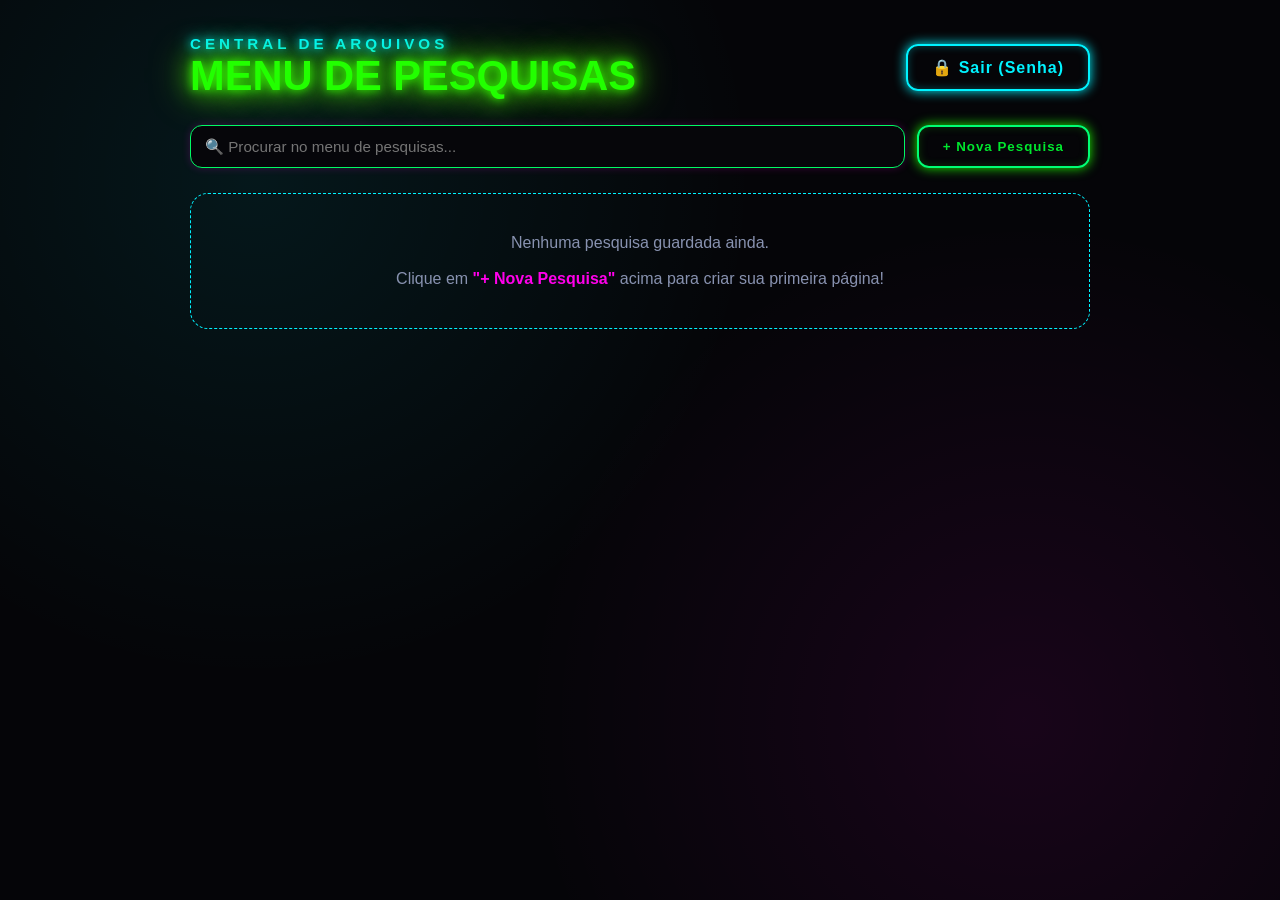
==== pesquisas.html @ 0ac9ee7d "AAA" ====
<!DOCTYPE html>
<html lang="pt-BR">
<head>
    <meta charset="UTF-8">
    <meta name="viewport" content="width=device-width, initial-scale=1.0">
    <title>Menu de Pesquisas - Neon Hub</title>
    <link rel="stylesheet" href="style.css">
    <style>
        body {
            align-items: flex-start;
            padding-top: 35px;
        }

        .research-container {
            width: 100%;
            max-width: 900px;
        }

        .top-bar {
            display: flex;
            justify-content: space-between;
            align-items: center;
            flex-wrap: wrap;
            gap: 15px;
            margin-bottom: 25px;
        }

        /* Caixa de Nova Pesquisa (Retrátil) */
        .research-card {
            background: #0b0b12;
            border: 2px solid #00f3ff;
            border-radius: 24px;
            padding: 25px;
            box-shadow: 0 0 20px rgba(0, 243, 255, 0.25);
            text-align: left;
            margin-bottom: 25px;
            animation: fadeIn 0.35s ease;
        }

        .form-group {
            margin-bottom: 15px;
        }

        .form-group label {
            display: block;
            font-size: 0.85rem;
            color: #00f3ff;
            margin-bottom: 6px;
            text-shadow: 0 0 6px rgba(0, 243, 255, 0.5);
        }

        .neon-input, .neon-textarea {
            width: 100%;
            background: #06060a;
            border: 1px solid #00fa64;
            border-radius: 12px;
            padding: 12px 14px;
            color: #fff;
            font-size: 0.95rem;
            outline: none;
            box-shadow: 0 0 8px rgba(255, 0, 234, 0.2);
            transition: 0.3s;
        }

        .neon-input:focus, .neon-textarea:focus {
            border-color: #00f3ff;
            box-shadow: 0 0 14px rgba(0, 243, 255, 0.5);
        }

        .neon-textarea {
            min-height: 120px;
            resize: vertical;
            line-height: 1.5;
        }

        /* Barra de Ações do Menu */
        .menu-controls {
            display: flex;
            gap: 12px;
            margin-bottom: 25px;
            flex-wrap: wrap;
        }

        .menu-controls .neon-input {
            flex: 1;
            min-width: 220px;
        }

        .btn-pink {
            border-color: #00ff73;
            color: #00e72e;
            box-shadow: 0 0 12px #1ced00, inset 0 0 8px rgba(27, 167, 2, 0.3);
        }

        .btn-pink:hover {
            background: #09ff00;
            color: #050508;
            box-shadow: 0 0 25px #08e400;
        }

        .btn-green {
            border-color: #39ff14;
            color: #39ff14;
            box-shadow: 0 0 12px #39ff14, inset 0 0 8px rgba(57, 255, 20, 0.3);
        }

        .btn-green:hover {
            background: #39ff14;
            color: #050508;
            box-shadow: 0 0 25px #39ff14;
        }

        /* Grade do Menu Principal */
        .menu-grid {
            display: grid;
            grid-template-columns: repeat(auto-fill, minmax(260px, 1fr));
            gap: 18px;
            text-align: left;
        }

        .menu-item-card {
            background: #090910;
            border: 2px solid #00ff2a;
            border-radius: 18px;
            padding: 20px;
            box-shadow: 0 0 14px rgba(5, 165, 23, 0.25);
            transition: transform 0.25s, box-shadow 0.25s, border-color 0.25s;
            display: flex;
            flex-direction: column;
            justify-content: space-between;
            cursor: pointer;
        }

        .menu-item-card:hover {
            transform: translateY(-4px);
            border-color: #00f3ff;
            box-shadow: 0 0 22px rgba(0, 243, 255, 0.5);
        }

        .menu-item-card .tag {
            display: inline-block;
            font-size: 0.72rem;
            letter-spacing: 1.5px;
            text-transform: uppercase;
            color: #00f3ff;
            margin-bottom: 8px;
            text-shadow: 0 0 6px #00f3ff;
        }

        .menu-item-card h3 {
            color: #ffffff;
            font-size: 1.2rem;
            margin-bottom: 10px;
            text-shadow: 0 0 8px rgba(255, 255, 255, 0.3);
        }

        .menu-item-card .preview {
            color: #9aa4bf;
            font-size: 0.85rem;
            display: -webkit-box;
            -webkit-line-clamp: 2;
            -webkit-box-orient: vertical;
            overflow: hidden;
            margin-bottom: 16px;
        }

        .menu-item-footer {
            display: flex;
            justify-content: space-between;
            align-items: center;
            border-top: 1px solid rgba(255, 255, 255, 0.08);
            padding-top: 12px;
            font-size: 0.8rem;
            color: #39ff14;
            font-weight: bold;
            text-shadow: 0 0 6px rgba(57, 255, 20, 0.5);
        }

        /* Tela de Visualização Individual (Página Aberta) */
        .detail-page {
            display: none;
            background: #090910;
            border: 2px solid #39ff14;
            border-radius: 24px;
            padding: 30px;
            box-shadow: 0 0 25px rgba(57, 255, 20, 0.3);
            text-align: left;
            animation: fadeIn 0.35s ease;
        }

        .detail-header {
            display: flex;
            justify-content: space-between;
            align-items: center;
            flex-wrap: wrap;
            gap: 12px;
            border-bottom: 1px solid rgba(57, 255, 20, 0.3);
            padding-bottom: 18px;
            margin-bottom: 22px;
        }

        .detail-category {
            color: #01ff45;
            font-size: 0.85rem;
            letter-spacing: 2px;
            text-transform: uppercase;
            text-shadow: 0 0 8px #00ff44;
            margin-bottom: 6px;
        }

        .detail-title {
            color: #39ff14;
            font-size: 1.9rem;
            text-shadow: 0 0 12px rgba(57, 255, 20, 0.6);
            margin-bottom: 8px;
        }

        .detail-meta {
            color: #7d87a2;
            font-size: 0.82rem;
            margin-bottom: 22px;
        }

        .detail-body {
            background: #050508;
            border: 1px solid rgba(0, 243, 255, 0.3);
            border-radius: 16px;
            padding: 22px;
            color: #e6ecff;
            font-size: 1rem;
            line-height: 1.7;
            white-space: pre-wrap;
            margin-bottom: 22px;
        }

        .detail-link-box {
            margin-bottom: 24px;
            padding: 14px;
            border-radius: 12px;
            background: rgba(0, 243, 255, 0.06);
            border: 1px solid #00f3ff;
        }

        .detail-link-box a {
            color: #00f3ff;
            text-decoration: none;
            font-weight: bold;
            word-break: break-all;
            text-shadow: 0 0 8px #00f3ff;
        }

        .detail-actions {
            display: flex;
            gap: 12px;
            flex-wrap: wrap;
        }

        .btn-danger {
            border-color: #ff2a55;
            color: #ff2a55;
            box-shadow: 0 0 10px rgba(255, 42, 85, 0.4);
        }

        .btn-danger:hover {
            background: #ff2a55;
            color: #fff;
            box-shadow: 0 0 22px #ff2a55;
        }

        .hidden {
            display: none !important;
        }
    </style>
</head>
<body>

    <main class="container research-container">

        <!-- TELA 1: MENU PRINCIPAL -->
        <div id="menuView">
            <div class="top-bar">
                <header class="header" style="text-align: left;">
                    <h3>CENTRAL DE ARQUIVOS</h3>
                    <h1 style="margin-bottom: 0;">MENU DE PESQUISAS</h1>
                </header>
                <a href="index.html" class="neon-btn">🔒 Sair (Senha)</a>
            </div>

            <!-- Barra de Busca e Botão Nova Pesquisa -->
            <div class="menu-controls">
                <input type="text" id="filtro" class="neon-input" placeholder="🔍 Procurar no menu de pesquisas...">
                <button type="button" id="toggleFormBtn" class="neon-btn btn-pink">+ Nova Pesquisa</button>
            </div>

            <!-- Formulário para Guardar Nova Pesquisa -->
            <section class="research-card hidden" id="formSection">
                <h2 style="color: #00f3ff; margin-bottom: 16px; text-shadow: 0 0 8px #00f3ff;">Guardar Nova Página de Pesquisa</h2>
                <form id="researchForm">
                    <input type="hidden" id="editId">
                    <div class="form-group">
                        <label for="categoria">Categoria / Pasta</label>
                        <input type="text" id="categoria" class="neon-input" placeholder="Ex: Programação, Jogos, Receitas, Eletrônica..." value="Geral">
                    </div>

                    <div class="form-group">
                        <label for="titulo">Título da Página</label>
                        <input type="text" id="titulo" class="neon-input" placeholder="Ex: Guia de comandos Linux, Projeto Rádio..." required>
                    </div>

                    <div class="form-group">
                        <label for="link">Link / Referência (opcional)</label>
                        <input type="url" id="link" class="neon-input" placeholder="https://...">
                    </div>

                    <div class="form-group">
                        <label for="conteudo">Conteúdo Completo da Pesquisa</label>
                        <textarea id="conteudo" class="neon-textarea" placeholder="Escreva todo o texto, anotações ou códigos que aparecerão quando você abrir esta página..." required></textarea>
                    </div>

                    <div style="display: flex; gap: 10px; flex-wrap: wrap;">
                        <button type="submit" class="neon-btn btn-green">💾 Salvar no Menu</button>
                        <button type="button" id="cancelFormBtn" class="neon-btn btn-danger">Cancelar</button>
                    </div>
                </form>
            </section>

            <!-- Grade de Cards do Menu -->
            <section class="menu-grid" id="menuGrid"></section>
        </div>

        <!-- TELA 2: PÁGINA INDIVIDUAL ABERTA -->
        <section id="detailView" class="detail-page">
            <div class="detail-header">
                <button type="button" id="backToMenuBtn" class="neon-btn">← Voltar ao Menu</button>
                <div class="detail-actions">
                    <button type="button" id="editCurrentBtn" class="neon-btn btn-pink">✏️ Editar</button>
                    <button type="button" id="deleteCurrentBtn" class="neon-btn btn-danger">🗑️ Excluir</button>
                </div>
            </div>

            <div class="detail-category" id="detailCategory">CATEGORIA</div>
            <h2 class="detail-title" id="detailTitle">Título da Pesquisa</h2>
            <div class="detail-meta" id="detailDate">Salvo em: --/--/----</div>

            <div class="detail-link-box hidden" id="detailLinkBox">
                <span style="color: #a0a8c0; font-size: 0.85rem; display: block; margin-bottom: 4px;">Link relacionado:</span>
                <a href="#" target="_blank" id="detailLink"></a>
            </div>

            <div class="detail-body" id="detailContent"></div>
        </section>

    </main>

    <script>
        const menuView = document.getElementById('menuView');
        const detailView = document.getElementById('detailView');
        const menuGrid = document.getElementById('menuGrid');
        const formSection = document.getElementById('formSection');
        const toggleFormBtn = document.getElementById('toggleFormBtn');
        const cancelFormBtn = document.getElementById('cancelFormBtn');
        const researchForm = document.getElementById('researchForm');
        const filtro = document.getElementById('filtro');

        let pesquisas = JSON.parse(localStorage.getItem('minhas_pesquisas_neon')) || [];
        let pesquisaAtualId = null;

        function salvarNoNavegador() {
            localStorage.setItem('minhas_pesquisas_neon', JSON.stringify(pesquisas));
        }

        // Mostrar/Esconder formulário
        toggleFormBtn.addEventListener('click', () => {
            document.getElementById('editId').value = '';
            researchForm.reset();
            document.getElementById('categoria').value = 'Geral';
            formSection.classList.toggle('hidden');
        });

        cancelFormBtn.addEventListener('click', () => {
            formSection.classList.add('hidden');
            researchForm.reset();
        });

        // Renderizar o Menu Principal
        function renderizarMenu(termo = '') {
            menuGrid.innerHTML = '';
            const filtradas = pesquisas.filter(p =>
                p.titulo.toLowerCase().includes(termo.toLowerCase()) ||
                (p.categoria && p.categoria.toLowerCase().includes(termo.toLowerCase())) ||
                p.conteudo.toLowerCase().includes(termo.toLowerCase())
            );

            if (filtradas.length === 0) {
                menuGrid.innerHTML = `
                    <div style="grid-column: 1 / -1; text-align: center; padding: 40px 20px; border: 1px dashed #00f3ff; border-radius: 18px; color: #8892b0;">
                        Nenhuma pesquisa guardada ainda.<br><br>
                        Clique em <strong style="color: #ff00ea;">"+ Nova Pesquisa"</strong> acima para criar sua primeira página!
                    </div>
                `;
                return;
            }

            filtradas.forEach(item => {
                const card = document.createElement('div');
                card.className = 'menu-item-card';
                card.onclick = () => abrirPaginaPesquisa(item.id);
                card.innerHTML = `
                    <div>
                        <span class="tag">📁 ${item.categoria || 'Geral'}</span>
                        <h3>${item.titulo}</h3>
                        <p class="preview">${item.conteudo}</p>
                    </div>
                    <div class="menu-item-footer">
                        <span>${item.data.split(' ')[0]}</span>
                        <span>Abrir Página →</span>
                    </div>
                `;
                menuGrid.appendChild(card);
            });
        }

        // Abrir a página diferente com o conteúdo da pesquisa
        function abrirPaginaPesquisa(id) {
            const item = pesquisas.find(p => p.id === id);
            if (!item) return;

            pesquisaAtualId = id;
            document.getElementById('detailCategory').textContent = '📁 ' + (item.categoria || 'Geral');
            document.getElementById('detailTitle').textContent = item.titulo;
            document.getElementById('detailDate').textContent = 'Guardado em: ' + item.data;
            document.getElementById('detailContent').textContent = item.conteudo;

            const linkBox = document.getElementById('detailLinkBox');
            const linkEl = document.getElementById('detailLink');
            if (item.link) {
                linkEl.href = item.link;
                linkEl.textContent = item.link;
                linkBox.classList.remove('hidden');
            } else {
                linkBox.classList.add('hidden');
            }

            // Troca de tela (Menu -> Página da Pesquisa)
            menuView.classList.add('hidden');
            detailView.style.display = 'block';
            window.scrollTo({ top: 0, behavior: 'smooth' });
        }

        // Voltar para o Menu Principal
        document.getElementById('backToMenuBtn').addEventListener('click', () => {
            pesquisaAtualId = null;
            detailView.style.display = 'none';
            menuView.classList.remove('hidden');
            renderizarMenu(filtro.value);
        });

        // Salvar ou Editar Pesquisa
        researchForm.addEventListener('submit', (e) => {
            e.preventDefault();
            const editId = document.getElementById('editId').value;
            const categoria = document.getElementById('categoria').value.trim() || 'Geral';
            const titulo = document.getElementById('titulo').value.trim();
            const link = document.getElementById('link').value.trim();
            const conteudo = document.getElementById('conteudo').value.trim();
            const dataAgora = new Date().toLocaleDateString('pt-BR') + ' às ' + new Date().toLocaleTimeString('pt-BR', { hour: '2-digit', minute: '2-digit' });

            if (editId) {
                const index = pesquisas.findIndex(p => p.id === Number(editId));
                if (index !== -1) {
                    pesquisas[index] = { ...pesquisas[index], categoria, titulo, link, conteudo, data: dataAgora + ' (editado)' };
                }
            } else {
                pesquisas.unshift({
                    id: Date.now(),
                    categoria,
                    titulo,
                    link,
                    conteudo,
                    data: dataAgora
                });
            }

            salvarNoNavegador();
            researchForm.reset();
            formSection.classList.add('hidden');
            renderizarMenu(filtro.value);
        });

        // Botão Editar dentro da página aberta
        document.getElementById('editCurrentBtn').addEventListener('click', () => {
            const item = pesquisas.find(p => p.id === pesquisaAtualId);
            if (!item) return;

            detailView.style.display = 'none';
            menuView.classList.remove('hidden');
            formSection.classList.remove('hidden');

            document.getElementById('editId').value = item.id;
            document.getElementById('categoria').value = item.categoria || 'Geral';
            document.getElementById('titulo').value = item.titulo;
            document.getElementById('link').value = item.link || '';
            document.getElementById('conteudo').value = item.conteudo;
            window.scrollTo({ top: 0, behavior: 'smooth' });
        });

        // Botão Excluir dentro da página aberta
        document.getElementById('deleteCurrentBtn').addEventListener('click', () => {
            if (confirm('Tem certeza que deseja apagar esta página de pesquisa?')) {
                pesquisas = pesquisas.filter(p => p.id !== pesquisaAtualId);
                salvarNoNavegador();
                detailView.style.display = 'none';
                menuView.classList.remove('hidden');
                renderizarMenu(filtro.value);
            }
        });

        filtro.addEventListener('input', (e) => {
            renderizarMenu(e.target.value);
        });

        renderizarMenu();
    </script>

</body>
</html>
---- style.css ----
* {
    margin: 0;
    padding: 0;
    box-sizing: border-box;
    font-family: 'Segoe UI', Roboto, Helvetica, Arial, sans-serif;
}

body {
    background-color: #050508;
    background-image: 
        radial-gradient(circle at 20% 20%, rgba(0, 243, 255, 0.08) 0%, transparent 40%),
        radial-gradient(circle at 80% 80%, rgba(255, 0, 234, 0.08) 0%, transparent 40%);
    color: #ffffff;
    min-height: 100vh;
    display: flex;
    justify-content: center;
    align-items: center;
    padding: 20px;
}

.container {
    width: 100%;
    max-width: 420px;
    text-align: center;
}

/* Textos Neon */
.header h3 {
    font-size: 0.95rem;
    letter-spacing: 4px;
    color: #00f3ff;
    text-shadow: 0 0 8px #00f3ff, 0 0 18px #00f3ff;
}

.header h1 {
    font-size: 2.6rem;
    margin-bottom: 20px;
    color: #22ff00;
    text-shadow: 0 0 10px #33ff00, 0 0 25px #37ff00, 0 0 40px #73ff01;
}

/* Card Estilo Celular Neon */
.phone-card {
    background: #0b0b12;
    border: 2px solid #00f3ff;
    border-radius: 32px;
    padding: 25px 22px 35px;
    box-shadow: 
        0 0 15px rgba(0, 243, 255, 0.4),
        inset 0 0 20px rgba(0, 243, 255, 0.15);
    transition: all 0.4s ease;
}

.phone-card.unlocked {
    border-color: #39ff14;
    box-shadow: 
        0 0 25px rgba(57, 255, 20, 0.6),
        inset 0 0 25px rgba(57, 255, 20, 0.2);
}

.speaker {
    width: 60px;
    height: 6px;
    background: #1a1a2e;
    border: 1px solid #00f3ff;
    border-radius: 10px;
    margin: 0 auto 25px;
    box-shadow: 0 0 8px #00f3ff;
}

.verification h2 {
    font-size: 1.4rem;
    margin-bottom: 8px;
    color: #fff;
    text-shadow: 0 0 8px rgba(255, 255, 255, 0.5);
}

.verification p {
    font-size: 0.9rem;
    color: #a0a8c0;
    line-height: 1.4;
}

/* Campos de Senha OTP */
.otp-container {
    display: flex;
    justify-content: center;
    gap: 12px;
    margin: 25px 0 15px;
}

.otp-input {
    width: 56px;
    height: 64px;
    background: #07070c;
    border: 2px solid #00ff48;
    border-radius: 14px;
    color: #00f3ff;
    font-size: 1.8rem;
    font-weight: bold;
    text-align: center;
    outline: none;
    box-shadow: 0 0 10px rgba(255, 0, 234, 0.35);
    transition: 0.25s;
}

.otp-input:focus {
    border-color: #00f3ff;
    box-shadow: 0 0 16px #00f3ff, inset 0 0 8px rgba(0, 243, 255, 0.4);
    transform: scale(1.06);
}

.error-msg {
    display: none;
    color: #ff2a55;
    font-size: 0.85rem;
    margin-bottom: 10px;
    text-shadow: 0 0 8px #ff2a55;
}

.resend {
    font-size: 0.85rem;
    color: #8892b0;
    margin-bottom: 20px;
}

.resend a {
    color: #00f3ff;
    text-decoration: none;
    font-weight: bold;
    text-shadow: 0 0 6px #00f3ff;
}

/* Caixa de Sucesso */
.success {
    display: none;
    margin-top: 20px;
    padding: 20px 15px;
    border-radius: 20px;
    background: rgba(57, 255, 20, 0.06);
    border: 1px solid #39ff14;
    box-shadow: 0 0 15px rgba(57, 255, 20, 0.3);
    animation: fadeIn 0.4s ease forwards;
}

.success.active {
    display: block;
}

.check {
    width: 46px;
    height: 46px;
    line-height: 46px;
    margin: 0 auto 10px;
    border-radius: 50%;
    background: #39ff14;
    color: #050508;
    font-size: 1.5rem;
    font-weight: bold;
    box-shadow: 0 0 18px #39ff14;
}

.success h2 {
    color: #39ff14;
    font-size: 1.25rem;
    text-shadow: 0 0 10px #39ff14;
}

.success p {
    font-size: 0.85rem;
    color: #d0ffd0;
    margin: 6px 0 16px;
}

/* Botão Neon */
.neon-btn {
    display: inline-block;
    padding: 12px 24px;
    background: transparent;
    color: #00f3ff;
    border: 2px solid #00f3ff;
    border-radius: 12px;
    text-decoration: none;
    font-weight: bold;
    letter-spacing: 1px;
    box-shadow: 0 0 12px #00f3ff, inset 0 0 8px rgba(0, 243, 255, 0.3);
    transition: 0.3s;
    cursor: pointer;
}

.neon-btn:hover {
    background: #00f3ff;
    color: #050508;
    box-shadow: 0 0 25px #00f3ff;
}

footer {
    margin-top: 25px;
    font-size: 0.8rem;
    color: #6c758d;
}

footer span {
    color: #00f3ff;
    text-shadow: 0 0 6px #00f3ff;
}

@keyframes fadeIn {
    from { opacity: 0; transform: translateY(10px); }
    to { opacity: 1; transform: translateY(0); }
}

.shake {
    animation: shake 0.4s ease;
}

@keyframes shake {
    0%, 100% { transform: translateX(0); }
    25% { transform: translateX(-8px); }
    50% { transform: translateX(8px); }
    75% { transform: translateX(-6px); }
}
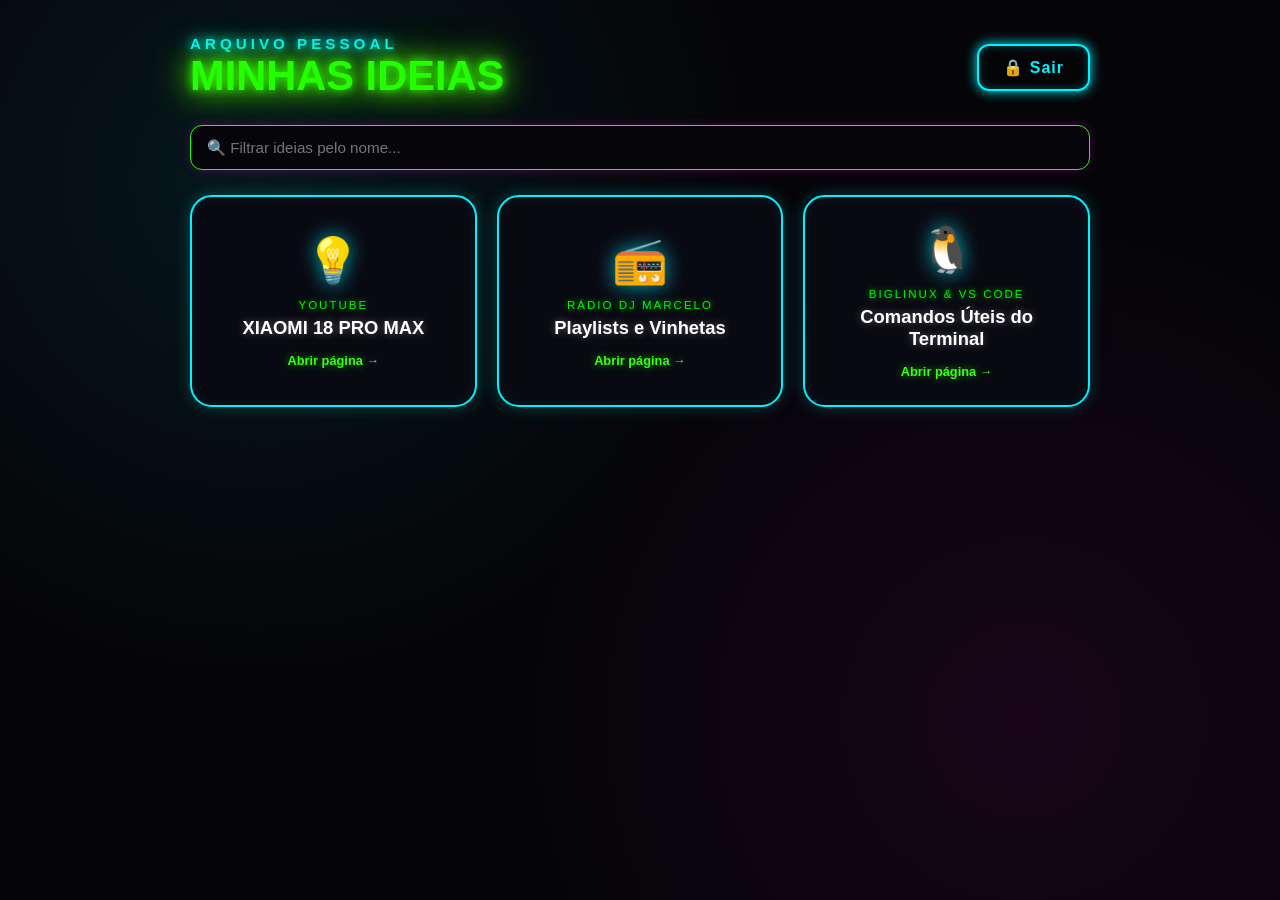
==== commit f806eafe: "qqq" ====
--- a/pesquisas.html
+++ b/pesquisas.html
@@ -3,9 +3,10 @@
 <head>
     <meta charset="UTF-8">
     <meta name="viewport" content="width=device-width, initial-scale=1.0">
-    <title>Menu de Pesquisas - Neon Hub</title>
+    <title>Menu de Pesquisas - Marcelo</title>
     <link rel="stylesheet" href="style.css">
     <style>
+        
         body {
             align-items: flex-start;
             padding-top: 35px;
@@ -25,170 +26,98 @@
             margin-bottom: 25px;
         }
 
-        /* Caixa de Nova Pesquisa (Retrátil) */
-        .research-card {
-            background: #0b0b12;
-            border: 2px solid #00f3ff;
-            border-radius: 24px;
-            padding: 25px;
-            box-shadow: 0 0 20px rgba(0, 243, 255, 0.25);
-            text-align: left;
+        .search-bar {
             margin-bottom: 25px;
-            animation: fadeIn 0.35s ease;
-        }
-
-        .form-group {
-            margin-bottom: 15px;
-        }
-
-        .form-group label {
-            display: block;
-            font-size: 0.85rem;
-            color: #00f3ff;
-            margin-bottom: 6px;
-            text-shadow: 0 0 6px rgba(0, 243, 255, 0.5);
-        }
-
-        .neon-input, .neon-textarea {
+        }
+
+        .neon-input {
             width: 100%;
             background: #06060a;
-            border: 1px solid #00fa64;
+            border: 1px solid #1eff00;
             border-radius: 12px;
-            padding: 12px 14px;
+            padding: 13px 16px;
             color: #fff;
             font-size: 0.95rem;
             outline: none;
-            box-shadow: 0 0 8px rgba(255, 0, 234, 0.2);
+            box-shadow: 0 0 10px rgba(255, 0, 234, 0.25);
             transition: 0.3s;
         }
 
-        .neon-input:focus, .neon-textarea:focus {
+        .neon-input:focus {
             border-color: #00f3ff;
-            box-shadow: 0 0 14px rgba(0, 243, 255, 0.5);
-        }
-
-        .neon-textarea {
-            min-height: 120px;
-            resize: vertical;
-            line-height: 1.5;
-        }
-
-        /* Barra de Ações do Menu */
-        .menu-controls {
-            display: flex;
-            gap: 12px;
-            margin-bottom: 25px;
-            flex-wrap: wrap;
-        }
-
-        .menu-controls .neon-input {
-            flex: 1;
-            min-width: 220px;
-        }
-
-        .btn-pink {
-            border-color: #00ff73;
-            color: #00e72e;
-            box-shadow: 0 0 12px #1ced00, inset 0 0 8px rgba(27, 167, 2, 0.3);
-        }
-
-        .btn-pink:hover {
-            background: #09ff00;
-            color: #050508;
-            box-shadow: 0 0 25px #08e400;
-        }
-
-        .btn-green {
-            border-color: #39ff14;
-            color: #39ff14;
-            box-shadow: 0 0 12px #39ff14, inset 0 0 8px rgba(57, 255, 20, 0.3);
-        }
-
-        .btn-green:hover {
-            background: #39ff14;
-            color: #050508;
-            box-shadow: 0 0 25px #39ff14;
-        }
-
-        /* Grade do Menu Principal */
+            box-shadow: 0 0 16px rgba(0, 243, 255, 0.55);
+        }
+
+        /* Grade de Ícones / Cards do Menu */
         .menu-grid {
             display: grid;
-            grid-template-columns: repeat(auto-fill, minmax(260px, 1fr));
-            gap: 18px;
-            text-align: left;
-        }
-
-        .menu-item-card {
-            background: #090910;
-            border: 2px solid #00ff2a;
-            border-radius: 18px;
-            padding: 20px;
-            box-shadow: 0 0 14px rgba(5, 165, 23, 0.25);
-            transition: transform 0.25s, box-shadow 0.25s, border-color 0.25s;
+            grid-template-columns: repeat(auto-fill, minmax(220px, 1fr));
+            gap: 20px;
+        }
+
+        .icon-card {
+            background: #090912;
+            border: 2px solid #00f3ff;
+            border-radius: 22px;
+            padding: 26px 20px;
+            text-align: center;
+            cursor: pointer;
+            box-shadow: 0 0 15px rgba(0, 243, 255, 0.25), inset 0 0 12px rgba(0, 243, 255, 0.08);
+            transition: transform 0.25s, border-color 0.25s, box-shadow 0.25s;
             display: flex;
             flex-direction: column;
-            justify-content: space-between;
-            cursor: pointer;
-        }
-
-        .menu-item-card:hover {
-            transform: translateY(-4px);
-            border-color: #00f3ff;
-            box-shadow: 0 0 22px rgba(0, 243, 255, 0.5);
-        }
-
-        .menu-item-card .tag {
-            display: inline-block;
+            align-items: center;
+            justify-content: center;
+        }
+
+        .icon-card:hover {
+            transform: translateY(-5px) scale(1.02);
+            border-color: #09ff00;
+            box-shadow: 0 0 25px rgba(5, 144, 37, 0.55), inset 0 0 15px rgba(255, 0, 234, 0.15);
+        }
+
+        .card-icon {
+            font-size: 2.8rem;
+            margin-bottom: 12px;
+            filter: drop-shadow(0 0 10px rgba(0, 243, 255, 0.7));
+        }
+
+        .card-category {
             font-size: 0.72rem;
-            letter-spacing: 1.5px;
+            letter-spacing: 2px;
             text-transform: uppercase;
-            color: #00f3ff;
-            margin-bottom: 8px;
-            text-shadow: 0 0 6px #00f3ff;
-        }
-
-        .menu-item-card h3 {
+            color: #00f508;
+            text-shadow: 0 0 6px #0db401;
+            margin-bottom: 6px;
+        }
+
+        .card-title {
+            font-size: 1.15rem;
             color: #ffffff;
-            font-size: 1.2rem;
-            margin-bottom: 10px;
-            text-shadow: 0 0 8px rgba(255, 255, 255, 0.3);
-        }
-
-        .menu-item-card .preview {
-            color: #9aa4bf;
-            font-size: 0.85rem;
-            display: -webkit-box;
-            -webkit-line-clamp: 2;
-            -webkit-box-orient: vertical;
-            overflow: hidden;
-            margin-bottom: 16px;
-        }
-
-        .menu-item-footer {
-            display: flex;
-            justify-content: space-between;
-            align-items: center;
-            border-top: 1px solid rgba(255, 255, 255, 0.08);
-            padding-top: 12px;
+            text-shadow: 0 0 8px rgba(255, 255, 255, 0.35);
+            margin-bottom: 14px;
+        }
+
+        .card-open-label {
             font-size: 0.8rem;
             color: #39ff14;
             font-weight: bold;
-            text-shadow: 0 0 6px rgba(57, 255, 20, 0.5);
-        }
-
-        /* Tela de Visualização Individual (Página Aberta) */
+            text-shadow: 0 0 8px rgba(57, 255, 20, 0.6);
+        }
+
+        /* Página Aberta da Ideia / Pesquisa */
         .detail-page {
             display: none;
             background: #090910;
             border: 2px solid #39ff14;
             border-radius: 24px;
             padding: 30px;
-            box-shadow: 0 0 25px rgba(57, 255, 20, 0.3);
+            box-shadow: 0 0 28px rgba(57, 255, 20, 0.3);
             text-align: left;
-            animation: fadeIn 0.35s ease;
-        }
-
-        .detail-header {
+            animation: fadeIn 0.3s ease;
+        }
+
+        .detail-top {
             display: flex;
             justify-content: space-between;
             align-items: center;
@@ -199,72 +128,50 @@
             margin-bottom: 22px;
         }
 
+        .detail-header-info {
+            display: flex;
+            align-items: center;
+            gap: 15px;
+            margin-bottom: 20px;
+        }
+
+        .detail-icon {
+            font-size: 3rem;
+            filter: drop-shadow(0 0 12px rgba(57, 255, 20, 0.7));
+        }
+
         .detail-category {
-            color: #01ff45;
-            font-size: 0.85rem;
+            color: #04ff64;
+            font-size: 0.82rem;
             letter-spacing: 2px;
             text-transform: uppercase;
-            text-shadow: 0 0 8px #00ff44;
-            margin-bottom: 6px;
+            text-shadow: 0 0 8px #00ff33;
         }
 
         .detail-title {
             color: #39ff14;
-            font-size: 1.9rem;
+            font-size: 1.8rem;
             text-shadow: 0 0 12px rgba(57, 255, 20, 0.6);
-            margin-bottom: 8px;
-        }
-
-        .detail-meta {
-            color: #7d87a2;
-            font-size: 0.82rem;
-            margin-bottom: 22px;
-        }
-
-        .detail-body {
+        }
+
+        .detail-content {
             background: #050508;
-            border: 1px solid rgba(0, 243, 255, 0.3);
+            border: 1px solid rgba(0, 243, 255, 0.35);
             border-radius: 16px;
             padding: 22px;
-            color: #e6ecff;
+            color: #e8eeff;
             font-size: 1rem;
-            line-height: 1.7;
+            line-height: 1.75;
             white-space: pre-wrap;
-            margin-bottom: 22px;
-        }
-
-        .detail-link-box {
-            margin-bottom: 24px;
-            padding: 14px;
-            border-radius: 12px;
-            background: rgba(0, 243, 255, 0.06);
-            border: 1px solid #00f3ff;
-        }
-
-        .detail-link-box a {
+        }
+
+        .detail-link {
+            display: inline-block;
+            margin-top: 18px;
             color: #00f3ff;
             text-decoration: none;
             font-weight: bold;
-            word-break: break-all;
             text-shadow: 0 0 8px #00f3ff;
-        }
-
-        .detail-actions {
-            display: flex;
-            gap: 12px;
-            flex-wrap: wrap;
-        }
-
-        .btn-danger {
-            border-color: #ff2a55;
-            color: #ff2a55;
-            box-shadow: 0 0 10px rgba(255, 42, 85, 0.4);
-        }
-
-        .btn-danger:hover {
-            background: #ff2a55;
-            color: #fff;
-            box-shadow: 0 0 22px #ff2a55;
         }
 
         .hidden {
@@ -276,243 +183,149 @@
 
     <main class="container research-container">
 
-        <!-- TELA 1: MENU PRINCIPAL -->
+        <!-- TELA 1: MENU DE ÍCONES -->
         <div id="menuView">
             <div class="top-bar">
                 <header class="header" style="text-align: left;">
-                    <h3>CENTRAL DE ARQUIVOS</h3>
-                    <h1 style="margin-bottom: 0;">MENU DE PESQUISAS</h1>
+                    <h3>ARQUIVO PESSOAL</h3>
+                    <h1 style="margin-bottom: 0;">MINHAS IDEIAS</h1>
                 </header>
-                <a href="index.html" class="neon-btn">🔒 Sair (Senha)</a>
+                <a href="index.html" class="neon-btn">🔒 Sair</a>
             </div>
 
-            <!-- Barra de Busca e Botão Nova Pesquisa -->
-            <div class="menu-controls">
-                <input type="text" id="filtro" class="neon-input" placeholder="🔍 Procurar no menu de pesquisas...">
-                <button type="button" id="toggleFormBtn" class="neon-btn btn-pink">+ Nova Pesquisa</button>
+            <div class="search-bar">
+                <input type="text" id="filtro" class="neon-input" placeholder="🔍 Filtrar ideias pelo nome...">
             </div>
 
-            <!-- Formulário para Guardar Nova Pesquisa -->
-            <section class="research-card hidden" id="formSection">
-                <h2 style="color: #00f3ff; margin-bottom: 16px; text-shadow: 0 0 8px #00f3ff;">Guardar Nova Página de Pesquisa</h2>
-                <form id="researchForm">
-                    <input type="hidden" id="editId">
-                    <div class="form-group">
-                        <label for="categoria">Categoria / Pasta</label>
-                        <input type="text" id="categoria" class="neon-input" placeholder="Ex: Programação, Jogos, Receitas, Eletrônica..." value="Geral">
-                    </div>
-
-                    <div class="form-group">
-                        <label for="titulo">Título da Página</label>
-                        <input type="text" id="titulo" class="neon-input" placeholder="Ex: Guia de comandos Linux, Projeto Rádio..." required>
-                    </div>
-
-                    <div class="form-group">
-                        <label for="link">Link / Referência (opcional)</label>
-                        <input type="url" id="link" class="neon-input" placeholder="https://...">
-                    </div>
-
-                    <div class="form-group">
-                        <label for="conteudo">Conteúdo Completo da Pesquisa</label>
-                        <textarea id="conteudo" class="neon-textarea" placeholder="Escreva todo o texto, anotações ou códigos que aparecerão quando você abrir esta página..." required></textarea>
-                    </div>
-
-                    <div style="display: flex; gap: 10px; flex-wrap: wrap;">
-                        <button type="submit" class="neon-btn btn-green">💾 Salvar no Menu</button>
-                        <button type="button" id="cancelFormBtn" class="neon-btn btn-danger">Cancelar</button>
-                    </div>
-                </form>
-            </section>
-
-            <!-- Grade de Cards do Menu -->
+            <!-- Os ícones são criados automaticamente a partir da lista lá embaixo no código -->
             <section class="menu-grid" id="menuGrid"></section>
         </div>
 
-        <!-- TELA 2: PÁGINA INDIVIDUAL ABERTA -->
+        <!-- TELA 2: PÁGINA INTERNA DA IDEIA SELECIONADA -->
         <section id="detailView" class="detail-page">
-            <div class="detail-header">
+            <div class="detail-top">
                 <button type="button" id="backToMenuBtn" class="neon-btn">← Voltar ao Menu</button>
-                <div class="detail-actions">
-                    <button type="button" id="editCurrentBtn" class="neon-btn btn-pink">✏️ Editar</button>
-                    <button type="button" id="deleteCurrentBtn" class="neon-btn btn-danger">🗑️ Excluir</button>
+                <span id="detailDate" style="color: #7d87a2; font-size: 0.85rem;"></span>
+            </div>
+
+            <div class="detail-header-info">
+                <div class="detail-icon" id="detailIcon">💡</div>
+                <div>
+                    <div class="detail-category" id="detailCategory">CATEGORIA</div>
+                    <h2 class="detail-title" id="detailTitle">Título</h2>
                 </div>
             </div>
 
-            <div class="detail-category" id="detailCategory">CATEGORIA</div>
-            <h2 class="detail-title" id="detailTitle">Título da Pesquisa</h2>
-            <div class="detail-meta" id="detailDate">Salvo em: --/--/----</div>
-
-            <div class="detail-link-box hidden" id="detailLinkBox">
-                <span style="color: #a0a8c0; font-size: 0.85rem; display: block; margin-bottom: 4px;">Link relacionado:</span>
-                <a href="#" target="_blank" id="detailLink"></a>
-            </div>
-
-            <div class="detail-body" id="detailContent"></div>
+            <div class="detail-content" id="detailContent"></div>
+
+            <a href="#" target="_blank" id="detailLink" class="detail-link hidden">🔗 Abrir link relacionado →</a>
         </section>
 
     </main>
 
     <script>
+        // =========================================================================
+        // ✍️ ESCREVA SUAS IDEIAS E PESQUISAS AQUI DENTRO!
+        // Toda vez que quiser adicionar uma nova ideia, copie um bloco { ... },
+        // cole no topo da lista e preencha. Um ícone novo aparecerá no menu!
+        // =========================================================================
+        const MINHAS_PESQUISAS = [
+            {
+                icone: "",
+                categoria: "YOUTUBE",
+                titulo: "XIAOMI 18 PRO MAX",
+                data: "24/11/2026",
+                link: "https://www.youtube.com/watch?v=A29056hds10",
+                texto: `J'ai voulu vivre avec le Xiaomi 18 Pro Max plutôt que simplement le tester. Et pour l'occasion, direction Paris pendant 3 jours, entre voyage, lancement Xiaomi, photos, moments du quotidien et découverte de ce smartphone dans des situations bien réelles.
+Son écran arrière, ses capacités photo, son design et tout ce qu'il m'accompagne à faire au quotidien… je vous emmène avec moi pour découvrir cette expérience.
+Et vous, que pensez-vous de ce Xiaomi 18 Pro Max et de son écran arrière ? Dites-moi votre avis en commentaire ! Et si la vidéo vous plaît, pensez à liker et à vous abonner pour ne rien manquer des prochaines vidéos. 👋
+Vidéo en collaboration avec Xiaomi`
+            },
+            {
+                icone: "📻",
+                categoria: "Rádio DJ Marcelo",
+                titulo: "Playlists e Vinhetas",
+                data: "24/11/2026",
+                link: "https://radiodjmarcelo.pages.dev",
+                texto: `Anotações para a rádio online:
+- Colocar mais músicas anos 80 e 90
+- Ajustar o player no celular`
+            },
+            {
+                icone: "🐧",
+                categoria: "BigLinux & VS Code",
+                titulo: "Comandos Úteis do Terminal",
+                data: "24/11/2026",
+                link: "",
+                texto: `Comandos que uso no dia a dia:
+- git add .
+- git commit -m "nova ideia"
+- git push`
+            }
+        ];
+        // =========================================================================
+
         const menuView = document.getElementById('menuView');
         const detailView = document.getElementById('detailView');
         const menuGrid = document.getElementById('menuGrid');
-        const formSection = document.getElementById('formSection');
-        const toggleFormBtn = document.getElementById('toggleFormBtn');
-        const cancelFormBtn = document.getElementById('cancelFormBtn');
-        const researchForm = document.getElementById('researchForm');
         const filtro = document.getElementById('filtro');
 
-        let pesquisas = JSON.parse(localStorage.getItem('minhas_pesquisas_neon')) || [];
-        let pesquisaAtualId = null;
-
-        function salvarNoNavegador() {
-            localStorage.setItem('minhas_pesquisas_neon', JSON.stringify(pesquisas));
-        }
-
-        // Mostrar/Esconder formulário
-        toggleFormBtn.addEventListener('click', () => {
-            document.getElementById('editId').value = '';
-            researchForm.reset();
-            document.getElementById('categoria').value = 'Geral';
-            formSection.classList.toggle('hidden');
-        });
-
-        cancelFormBtn.addEventListener('click', () => {
-            formSection.classList.add('hidden');
-            researchForm.reset();
-        });
-
-        // Renderizar o Menu Principal
         function renderizarMenu(termo = '') {
             menuGrid.innerHTML = '';
-            const filtradas = pesquisas.filter(p =>
-                p.titulo.toLowerCase().includes(termo.toLowerCase()) ||
-                (p.categoria && p.categoria.toLowerCase().includes(termo.toLowerCase())) ||
-                p.conteudo.toLowerCase().includes(termo.toLowerCase())
-            );
+
+            const filtradas = MINHAS_PESQUISAS
+                .map((item, index) => ({ ...item, indexOriginal: index }))
+                .filter(p =>
+                    p.titulo.toLowerCase().includes(termo.toLowerCase()) ||
+                    p.categoria.toLowerCase().includes(termo.toLowerCase()) ||
+                    p.texto.toLowerCase().includes(termo.toLowerCase())
+                );
 
             if (filtradas.length === 0) {
-                menuGrid.innerHTML = `
-                    <div style="grid-column: 1 / -1; text-align: center; padding: 40px 20px; border: 1px dashed #00f3ff; border-radius: 18px; color: #8892b0;">
-                        Nenhuma pesquisa guardada ainda.<br><br>
-                        Clique em <strong style="color: #ff00ea;">"+ Nova Pesquisa"</strong> acima para criar sua primeira página!
-                    </div>
-                `;
+                menuGrid.innerHTML = '<p style="color: #8892b0; grid-column: 1 / -1;">Nenhuma ideia encontrada com esse nome.</p>';
                 return;
             }
 
             filtradas.forEach(item => {
                 const card = document.createElement('div');
-                card.className = 'menu-item-card';
-                card.onclick = () => abrirPaginaPesquisa(item.id);
+                card.className = 'icon-card';
+                card.onclick = () => abrirIdeia(item.indexOriginal);
                 card.innerHTML = `
-                    <div>
-                        <span class="tag">📁 ${item.categoria || 'Geral'}</span>
-                        <h3>${item.titulo}</h3>
-                        <p class="preview">${item.conteudo}</p>
-                    </div>
-                    <div class="menu-item-footer">
-                        <span>${item.data.split(' ')[0]}</span>
-                        <span>Abrir Página →</span>
-                    </div>
+                    <div class="card-icon">${item.icone || '💡'}</div>
+                    <div class="card-category">${item.categoria}</div>
+                    <h3 class="card-title">${item.titulo}</h3>
+                    <span class="card-open-label">Abrir página →</span>
                 `;
                 menuGrid.appendChild(card);
             });
         }
 
-        // Abrir a página diferente com o conteúdo da pesquisa
-        function abrirPaginaPesquisa(id) {
-            const item = pesquisas.find(p => p.id === id);
+        function abrirIdeia(index) {
+            const item = MINHAS_PESQUISAS[index];
             if (!item) return;
 
-            pesquisaAtualId = id;
-            document.getElementById('detailCategory').textContent = '📁 ' + (item.categoria || 'Geral');
+            document.getElementById('detailIcon').textContent = item.icone || '💡';
+            document.getElementById('detailCategory').textContent = item.categoria;
             document.getElementById('detailTitle').textContent = item.titulo;
-            document.getElementById('detailDate').textContent = 'Guardado em: ' + item.data;
-            document.getElementById('detailContent').textContent = item.conteudo;
-
-            const linkBox = document.getElementById('detailLinkBox');
+            document.getElementById('detailDate').textContent = item.data ? `Data: ${item.data}` : '';
+            document.getElementById('detailContent').textContent = item.texto;
+
             const linkEl = document.getElementById('detailLink');
             if (item.link) {
                 linkEl.href = item.link;
-                linkEl.textContent = item.link;
-                linkBox.classList.remove('hidden');
+                linkEl.classList.remove('hidden');
             } else {
-                linkBox.classList.add('hidden');
+                linkEl.classList.add('hidden');
             }
 
-            // Troca de tela (Menu -> Página da Pesquisa)
             menuView.classList.add('hidden');
             detailView.style.display = 'block';
             window.scrollTo({ top: 0, behavior: 'smooth' });
         }
 
-        // Voltar para o Menu Principal
         document.getElementById('backToMenuBtn').addEventListener('click', () => {
-            pesquisaAtualId = null;
             detailView.style.display = 'none';
             menuView.classList.remove('hidden');
-            renderizarMenu(filtro.value);
-        });
-
-        // Salvar ou Editar Pesquisa
-        researchForm.addEventListener('submit', (e) => {
-            e.preventDefault();
-            const editId = document.getElementById('editId').value;
-            const categoria = document.getElementById('categoria').value.trim() || 'Geral';
-            const titulo = document.getElementById('titulo').value.trim();
-            const link = document.getElementById('link').value.trim();
-            const conteudo = document.getElementById('conteudo').value.trim();
-            const dataAgora = new Date().toLocaleDateString('pt-BR') + ' às ' + new Date().toLocaleTimeString('pt-BR', { hour: '2-digit', minute: '2-digit' });
-
-            if (editId) {
-                const index = pesquisas.findIndex(p => p.id === Number(editId));
-                if (index !== -1) {
-                    pesquisas[index] = { ...pesquisas[index], categoria, titulo, link, conteudo, data: dataAgora + ' (editado)' };
-                }
-            } else {
-                pesquisas.unshift({
-                    id: Date.now(),
-                    categoria,
-                    titulo,
-                    link,
-                    conteudo,
-                    data: dataAgora
-                });
-            }
-
-            salvarNoNavegador();
-            researchForm.reset();
-            formSection.classList.add('hidden');
-            renderizarMenu(filtro.value);
-        });
-
-        // Botão Editar dentro da página aberta
-        document.getElementById('editCurrentBtn').addEventListener('click', () => {
-            const item = pesquisas.find(p => p.id === pesquisaAtualId);
-            if (!item) return;
-
-            detailView.style.display = 'none';
-            menuView.classList.remove('hidden');
-            formSection.classList.remove('hidden');
-
-            document.getElementById('editId').value = item.id;
-            document.getElementById('categoria').value = item.categoria || 'Geral';
-            document.getElementById('titulo').value = item.titulo;
-            document.getElementById('link').value = item.link || '';
-            document.getElementById('conteudo').value = item.conteudo;
-            window.scrollTo({ top: 0, behavior: 'smooth' });
-        });
-
-        // Botão Excluir dentro da página aberta
-        document.getElementById('deleteCurrentBtn').addEventListener('click', () => {
-            if (confirm('Tem certeza que deseja apagar esta página de pesquisa?')) {
-                pesquisas = pesquisas.filter(p => p.id !== pesquisaAtualId);
-                salvarNoNavegador();
-                detailView.style.display = 'none';
-                menuView.classList.remove('hidden');
-                renderizarMenu(filtro.value);
-            }
         });
 
         filtro.addEventListener('input', (e) => {
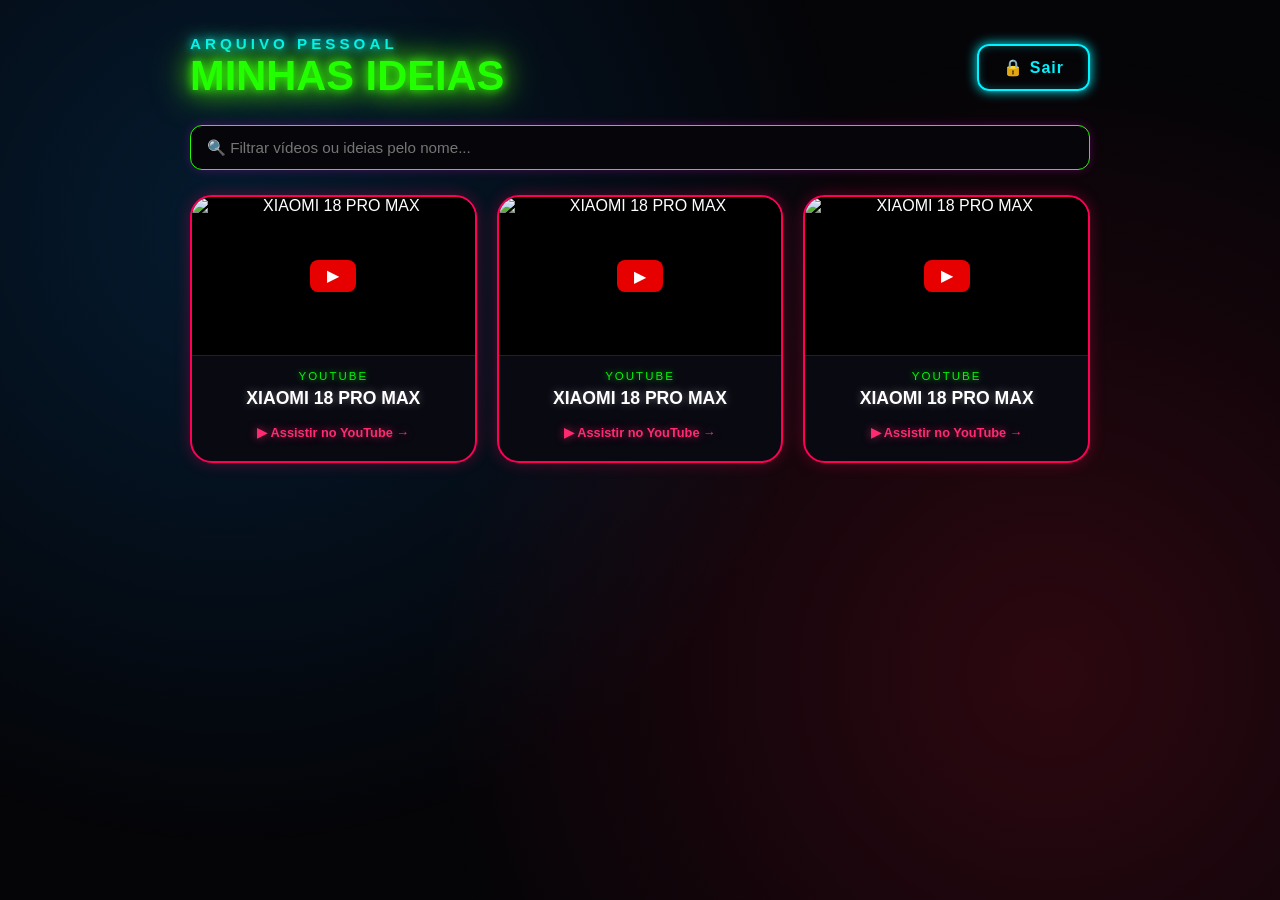
==== commit 5ec3af28: "Update pesquisas.html" ====
--- a/pesquisas.html
+++ b/pesquisas.html
@@ -51,7 +51,7 @@
         /* Grade de Ícones / Cards do Menu */
         .menu-grid {
             display: grid;
-            grid-template-columns: repeat(auto-fill, minmax(220px, 1fr));
+            grid-template-columns: repeat(auto-fill, minmax(230px, 1fr));
             gap: 20px;
         }
 
@@ -59,7 +59,7 @@
             background: #090912;
             border: 2px solid #00f3ff;
             border-radius: 22px;
-            padding: 26px 20px;
+            padding: 24px 18px;
             text-align: center;
             cursor: pointer;
             box-shadow: 0 0 15px rgba(0, 243, 255, 0.25), inset 0 0 12px rgba(0, 243, 255, 0.08);
@@ -67,13 +67,70 @@
             display: flex;
             flex-direction: column;
             align-items: center;
-            justify-content: center;
+            justify-content: space-between;
         }
 
         .icon-card:hover {
             transform: translateY(-5px) scale(1.02);
             border-color: #09ff00;
             box-shadow: 0 0 25px rgba(5, 144, 37, 0.55), inset 0 0 15px rgba(255, 0, 234, 0.15);
+        }
+
+        /* Estilo especial para cards com miniatura do YouTube */
+        .icon-card.youtube-card {
+            padding: 0 0 20px 0;
+            overflow: hidden;
+            border-color: #ff0055;
+            box-shadow: 0 0 15px rgba(255, 0, 85, 0.3);
+        }
+
+        .icon-card.youtube-card:hover {
+            border-color: #39ff14;
+            box-shadow: 0 0 25px rgba(57, 255, 20, 0.55);
+        }
+
+        .yt-thumb-wrapper {
+            position: relative;
+            width: 100%;
+            aspect-ratio: 16 / 9;
+            background: #000;
+            overflow: hidden;
+            margin-bottom: 14px;
+            border-bottom: 1px solid rgba(255, 0, 85, 0.4);
+        }
+
+        .yt-thumb-img {
+            width: 100%;
+            height: 100%;
+            object-fit: cover;
+            display: block;
+            transition: transform 0.3s ease;
+        }
+
+        .icon-card.youtube-card:hover .yt-thumb-img {
+            transform: scale(1.06);
+        }
+
+        .yt-play-badge {
+            position: absolute;
+            top: 50%;
+            left: 50%;
+            transform: translate(-50%, -50%);
+            width: 46px;
+            height: 32px;
+            background: rgba(255, 0, 0, 0.9);
+            border-radius: 8px;
+            display: flex;
+            align-items: center;
+            justify-content: center;
+            color: #fff;
+            font-size: 1rem;
+            box-shadow: 0 0 15px rgba(0, 0, 0, 0.8);
+        }
+
+        .yt-card-body {
+            padding: 0 16px;
+            width: 100%;
         }
 
         .card-icon {
@@ -92,7 +149,7 @@
         }
 
         .card-title {
-            font-size: 1.15rem;
+            font-size: 1.1rem;
             color: #ffffff;
             text-shadow: 0 0 8px rgba(255, 255, 255, 0.35);
             margin-bottom: 14px;
@@ -103,6 +160,11 @@
             color: #39ff14;
             font-weight: bold;
             text-shadow: 0 0 8px rgba(57, 255, 20, 0.6);
+        }
+
+        .yt-label {
+            color: #ff2a70;
+            text-shadow: 0 0 8px rgba(255, 42, 112, 0.6);
         }
 
         /* Página Aberta da Ideia / Pesquisa */
@@ -183,7 +245,7 @@
 
     <main class="container research-container">
 
-        <!-- TELA 1: MENU DE ÍCONES -->
+        <!-- TELA 1: MENU DE ÍCONES E VÍDEOS -->
         <div id="menuView">
             <div class="top-bar">
                 <header class="header" style="text-align: left;">
@@ -194,14 +256,14 @@
             </div>
 
             <div class="search-bar">
-                <input type="text" id="filtro" class="neon-input" placeholder="🔍 Filtrar ideias pelo nome...">
+                <input type="text" id="filtro" class="neon-input" placeholder="🔍 Filtrar vídeos ou ideias pelo nome...">
             </div>
 
-            <!-- Os ícones são criados automaticamente a partir da lista lá embaixo no código -->
+            <!-- Os cards e miniaturas são criados automaticamente a partir da lista lá embaixo -->
             <section class="menu-grid" id="menuGrid"></section>
         </div>
 
-        <!-- TELA 2: PÁGINA INTERNA DA IDEIA SELECIONADA -->
+        <!-- TELA 2: PÁGINA INTERNA DA IDEIA SELECIONADA (Para notas sem vídeo) -->
         <section id="detailView" class="detail-page">
             <div class="detail-top">
                 <button type="button" id="backToMenuBtn" class="neon-btn">← Voltar ao Menu</button>
@@ -225,42 +287,26 @@
 
     <script>
         // =========================================================================
-        // ✍️ ESCREVA SUAS IDEIAS E PESQUISAS AQUI DENTRO!
-        // Toda vez que quiser adicionar uma nova ideia, copie um bloco { ... },
-        // cole no topo da lista e preencha. Um ícone novo aparecerá no menu!
+        // ✍️ ADICIONE SEUS VÍDEOS DO YOUTUBE OU IDEIAS AQUI DENTRO!
+        // Basta colar o link do YouTube no campo "link" que a miniatura aparece
+        // sozinha e o clique já leva direto para o YouTube!
         // =========================================================================
         const MINHAS_PESQUISAS = [
             {
-                icone: "",
-                categoria: "YOUTUBE",
+                
                 titulo: "XIAOMI 18 PRO MAX",
-                data: "24/11/2026",
                 link: "https://www.youtube.com/watch?v=A29056hds10",
-                texto: `J'ai voulu vivre avec le Xiaomi 18 Pro Max plutôt que simplement le tester. Et pour l'occasion, direction Paris pendant 3 jours, entre voyage, lancement Xiaomi, photos, moments du quotidien et découverte de ce smartphone dans des situations bien réelles.
-Son écran arrière, ses capacités photo, son design et tout ce qu'il m'accompagne à faire au quotidien… je vous emmène avec moi pour découvrir cette expérience.
-Et vous, que pensez-vous de ce Xiaomi 18 Pro Max et de son écran arrière ? Dites-moi votre avis en commentaire ! Et si la vidéo vous plaît, pensez à liker et à vous abonner pour ne rien manquer des prochaines vidéos. 👋
-Vidéo en collaboration avec Xiaomi`
+                texto: `J'ai voulu vivre avec le Xiaomi 18 Pro Max plutôt que simplement le tester.`
             },
             {
-                icone: "📻",
-                categoria: "Rádio DJ Marcelo",
-                titulo: "Playlists e Vinhetas",
-                data: "24/11/2026",
-                link: "https://radiodjmarcelo.pages.dev",
-                texto: `Anotações para a rádio online:
-- Colocar mais músicas anos 80 e 90
-- Ajustar o player no celular`
+                titulo: "XIAOMI 18 PRO MAX",
+                link: "https://www.youtube.com/watch?v=A29056hds10",
+                texto: `J'ai voulu vivre avec le Xiaomi 18 Pro Max plutôt que simplement le tester.`
             },
             {
-                icone: "🐧",
-                categoria: "BigLinux & VS Code",
-                titulo: "Comandos Úteis do Terminal",
-                data: "24/11/2026",
-                link: "",
-                texto: `Comandos que uso no dia a dia:
-- git add .
-- git commit -m "nova ideia"
-- git push`
+                titulo: "XIAOMI 18 PRO MAX",
+                link: "https://www.youtube.com/watch?v=A29056hds10",
+                texto: `J'ai voulu vivre avec le Xiaomi 18 Pro Max plutôt que simplement le tester.`
             }
         ];
         // =========================================================================
@@ -269,6 +315,14 @@
         const detailView = document.getElementById('detailView');
         const menuGrid = document.getElementById('menuGrid');
         const filtro = document.getElementById('filtro');
+
+        // Extrai automaticamente o ID de qualquer formato de link do YouTube
+        function extrairIdYouTube(url) {
+            if (!url) return null;
+            const regex = /(?:youtube\.com\/(?:watch\?v=|embed\/|shorts\/)|youtu\.be\/)([a-zA-Z0-9_-]{11})/;
+            const match = url.match(regex);
+            return match ? match[1] : null;
+        }
 
         function renderizarMenu(termo = '') {
             menuGrid.innerHTML = '';
@@ -278,24 +332,46 @@
                 .filter(p =>
                     p.titulo.toLowerCase().includes(termo.toLowerCase()) ||
                     p.categoria.toLowerCase().includes(termo.toLowerCase()) ||
-                    p.texto.toLowerCase().includes(termo.toLowerCase())
+                    (p.texto && p.texto.toLowerCase().includes(termo.toLowerCase()))
                 );
 
             if (filtradas.length === 0) {
-                menuGrid.innerHTML = '<p style="color: #8892b0; grid-column: 1 / -1;">Nenhuma ideia encontrada com esse nome.</p>';
+                menuGrid.innerHTML = '<p style="color: #8892b0; grid-column: 1 / -1;">Nenhum vídeo ou ideia encontrada.</p>';
                 return;
             }
 
             filtradas.forEach(item => {
+                const videoId = extrairIdYouTube(item.link);
                 const card = document.createElement('div');
-                card.className = 'icon-card';
-                card.onclick = () => abrirIdeia(item.indexOriginal);
-                card.innerHTML = `
-                    <div class="card-icon">${item.icone || '💡'}</div>
-                    <div class="card-category">${item.categoria}</div>
-                    <h3 class="card-title">${item.titulo}</h3>
-                    <span class="card-open-label">Abrir página →</span>
-                `;
+
+                if (videoId) {
+                    // Card com miniatura automática do YouTube que abre direto no site
+                    const thumbUrl = `https://img.youtube.com/vi/${videoId}/hqdefault.jpg`;
+                    card.className = 'icon-card youtube-card';
+                    card.onclick = () => window.open(item.link, '_blank', 'noopener,noreferrer');
+                    card.innerHTML = `
+                        <div class="yt-thumb-wrapper">
+                            <img src="${thumbUrl}" alt="${item.titulo}" class="yt-thumb-img" loading="lazy">
+                            <div class="yt-play-badge">▶</div>
+                        </div>
+                        <div class="yt-card-body">
+                            <div class="card-category">${item.categoria || 'YOUTUBE'}</div>
+                            <h3 class="card-title">${item.titulo}</h3>
+                            <span class="card-open-label yt-label">▶ Assistir no YouTube →</span>
+                        </div>
+                    `;
+                } else {
+                    // Card normal para anotações/ideias sem vídeo do YouTube
+                    card.className = 'icon-card';
+                    card.onclick = () => abrirIdeia(item.indexOriginal);
+                    card.innerHTML = `
+                        <div class="card-icon">${item.icone || '💡'}</div>
+                        <div class="card-category">${item.categoria}</div>
+                        <h3 class="card-title">${item.titulo}</h3>
+                        <span class="card-open-label">Abrir página →</span>
+                    `;
+                }
+
                 menuGrid.appendChild(card);
             });
         }
--- a/style.css
+++ b/style.css
@@ -7,15 +7,42 @@
 
 body {
     background-color: #050508;
-    background-image: 
-        radial-gradient(circle at 20% 20%, rgba(0, 243, 255, 0.08) 0%, transparent 40%),
-        radial-gradient(circle at 80% 80%, rgba(255, 0, 234, 0.08) 0%, transparent 40%);
     color: #ffffff;
     min-height: 100vh;
     display: flex;
     justify-content: center;
     align-items: center;
     padding: 20px;
+    position: relative;
+    overflow-x: hidden;
+}
+
+/* Efeito discreto de sirene no fundo */
+body::before {
+    content: "";
+    position: fixed;
+    inset: 0;
+    z-index: -1;
+    pointer-events: none;
+    background:
+        radial-gradient(circle at 18% 25%, rgba(0, 140, 255, 0.16) 0%, transparent 50%),
+        radial-gradient(circle at 82% 75%, rgba(255, 20, 60, 0.16) 0%, transparent 50%);
+    animation: sireneFundo 6s ease-in-out infinite alternate;
+}
+
+@keyframes sireneFundo {
+    0% {
+        opacity: 0.45;
+        transform: scale(1) translate(-3%, -2%);
+    }
+    50% {
+        opacity: 0.9;
+        transform: scale(1.08) translate(3%, 2%);
+    }
+    100% {
+        opacity: 0.45;
+        transform: scale(1) translate(2%, -3%);
+    }
 }
 
 .container {
@@ -45,7 +72,7 @@
     border: 2px solid #00f3ff;
     border-radius: 32px;
     padding: 25px 22px 35px;
-    box-shadow: 
+    box-shadow:
         0 0 15px rgba(0, 243, 255, 0.4),
         inset 0 0 20px rgba(0, 243, 255, 0.15);
     transition: all 0.4s ease;
@@ -53,7 +80,7 @@
 
 .phone-card.unlocked {
     border-color: #39ff14;
-    box-shadow: 
+    box-shadow:
         0 0 25px rgba(57, 255, 20, 0.6),
         inset 0 0 25px rgba(57, 255, 20, 0.2);
 }
@@ -219,4 +246,5 @@
     25% { transform: translateX(-8px); }
     50% { transform: translateX(8px); }
     75% { transform: translateX(-6px); }
-}+}
+```[cite: 3]
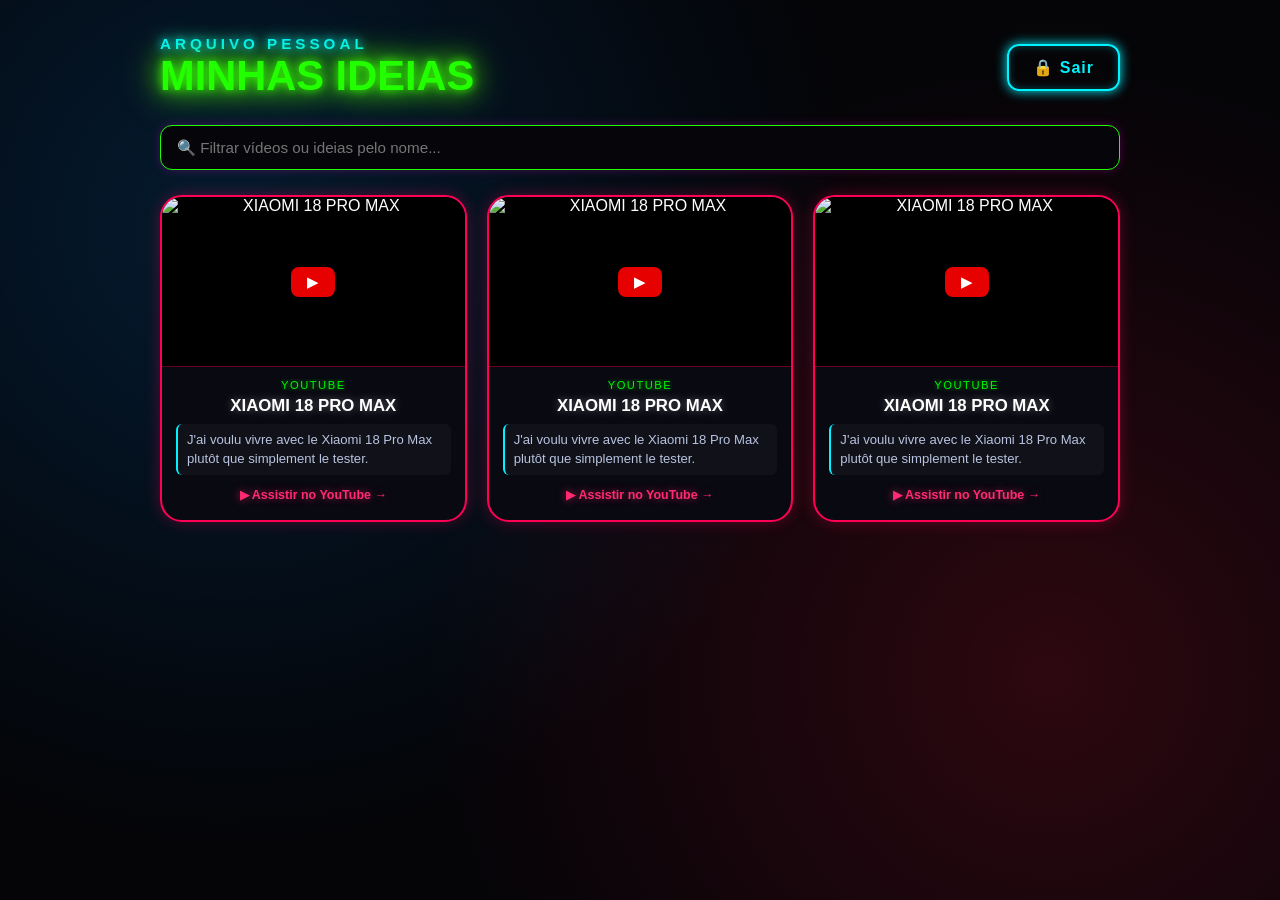
==== commit 4cb2fb72: "Update pesquisas.html" ====
--- a/pesquisas.html
+++ b/pesquisas.html
@@ -6,7 +6,6 @@
     <title>Menu de Pesquisas - Marcelo</title>
     <link rel="stylesheet" href="style.css">
     <style>
-        
         body {
             align-items: flex-start;
             padding-top: 35px;
@@ -14,7 +13,7 @@
 
         .research-container {
             width: 100%;
-            max-width: 900px;
+            max-width: 960px;
         }
 
         .top-bar {
@@ -51,7 +50,7 @@
         /* Grade de Ícones / Cards do Menu */
         .menu-grid {
             display: grid;
-            grid-template-columns: repeat(auto-fill, minmax(230px, 1fr));
+            grid-template-columns: repeat(3, minmax(0, 1fr));
             gap: 20px;
         }
 
@@ -68,6 +67,7 @@
             flex-direction: column;
             align-items: center;
             justify-content: space-between;
+            min-width: 0;
         }
 
         .icon-card:hover {
@@ -78,7 +78,7 @@
 
         /* Estilo especial para cards com miniatura do YouTube */
         .icon-card.youtube-card {
-            padding: 0 0 20px 0;
+            padding: 0 0 18px 0;
             overflow: hidden;
             border-color: #ff0055;
             box-shadow: 0 0 15px rgba(255, 0, 85, 0.3);
@@ -95,7 +95,7 @@
             aspect-ratio: 16 / 9;
             background: #000;
             overflow: hidden;
-            margin-bottom: 14px;
+            margin-bottom: 12px;
             border-bottom: 1px solid rgba(255, 0, 85, 0.4);
         }
 
@@ -116,47 +116,71 @@
             top: 50%;
             left: 50%;
             transform: translate(-50%, -50%);
-            width: 46px;
-            height: 32px;
+            width: 44px;
+            height: 30px;
             background: rgba(255, 0, 0, 0.9);
             border-radius: 8px;
             display: flex;
             align-items: center;
             justify-content: center;
             color: #fff;
-            font-size: 1rem;
+            font-size: 0.95rem;
             box-shadow: 0 0 15px rgba(0, 0, 0, 0.8);
         }
 
         .yt-card-body {
-            padding: 0 16px;
+            padding: 0 14px;
             width: 100%;
+            display: flex;
+            flex-direction: column;
+            align-items: center;
+            min-width: 0;
         }
 
         .card-icon {
-            font-size: 2.8rem;
-            margin-bottom: 12px;
+            font-size: 2.6rem;
+            margin-bottom: 10px;
             filter: drop-shadow(0 0 10px rgba(0, 243, 255, 0.7));
         }
 
         .card-category {
-            font-size: 0.72rem;
-            letter-spacing: 2px;
+            font-size: 0.7rem;
+            letter-spacing: 1.5px;
             text-transform: uppercase;
             color: #00f508;
             text-shadow: 0 0 6px #0db401;
-            margin-bottom: 6px;
+            margin-bottom: 5px;
+            max-width: 100%;
+            overflow: hidden;
+            text-overflow: ellipsis;
+            white-space: nowrap;
         }
 
         .card-title {
-            font-size: 1.1rem;
+            font-size: 1.05rem;
             color: #ffffff;
             text-shadow: 0 0 8px rgba(255, 255, 255, 0.35);
-            margin-bottom: 14px;
+            margin-bottom: 8px;
+            word-break: break-word;
+        }
+
+        .card-note {
+            font-size: 0.82rem;
+            color: #b8c4e0;
+            line-height: 1.4;
+            margin-bottom: 12px;
+            white-space: pre-line;
+            background: rgba(255, 255, 255, 0.03);
+            border-left: 2px solid #00f3ff;
+            padding: 7px 9px;
+            border-radius: 6px;
+            width: 100%;
+            text-align: left;
+            word-break: break-word;
         }
 
         .card-open-label {
-            font-size: 0.8rem;
+            font-size: 0.78rem;
             color: #39ff14;
             font-weight: bold;
             text-shadow: 0 0 8px rgba(57, 255, 20, 0.6);
@@ -239,6 +263,73 @@
         .hidden {
             display: none !important;
         }
+
+        /* Celular: mantém sempre 3 cards por linha (3x3 conforme adiciona itens) */
+        @media (max-width: 768px) {
+            body {
+                padding-top: 18px;
+            }
+
+            .menu-grid {
+                grid-template-columns: repeat(3, minmax(0, 1fr));
+                gap: 8px;
+            }
+
+            .icon-card {
+                border-radius: 12px;
+                padding: 10px 6px;
+            }
+
+            .icon-card.youtube-card {
+                padding: 0 0 10px 0;
+                border-radius: 12px;
+            }
+
+            .yt-thumb-wrapper {
+                margin-bottom: 6px;
+            }
+
+            .yt-play-badge {
+                width: 24px;
+                height: 18px;
+                font-size: 0.55rem;
+                border-radius: 4px;
+            }
+
+            .yt-card-body {
+                padding: 0 5px;
+            }
+
+            .card-icon {
+                font-size: 1.4rem;
+                margin-bottom: 6px;
+            }
+
+            .card-category {
+                font-size: 0.45rem;
+                letter-spacing: 0.5px;
+                margin-bottom: 3px;
+            }
+
+            .card-title {
+                font-size: 0.65rem;
+                line-height: 1.2;
+                margin-bottom: 5px;
+            }
+
+            .card-note {
+                font-size: 0.55rem;
+                line-height: 1.25;
+                padding: 4px 5px;
+                margin-bottom: 6px;
+                border-left-width: 1.5px;
+            }
+
+            .card-open-label {
+                font-size: 0.52rem;
+                line-height: 1.15;
+            }
+        }
     </style>
 </head>
 <body>
@@ -288,16 +379,9 @@
     <script>
         // =========================================================================
         // ✍️ ADICIONE SEUS VÍDEOS DO YOUTUBE OU IDEIAS AQUI DENTRO!
-        // Basta colar o link do YouTube no campo "link" que a miniatura aparece
-        // sozinha e o clique já leva direto para o YouTube!
+        // O campo "texto" aparece logo abaixo do título antes do botão do YouTube.
         // =========================================================================
         const MINHAS_PESQUISAS = [
-            {
-                
-                titulo: "XIAOMI 18 PRO MAX",
-                link: "https://www.youtube.com/watch?v=A29056hds10",
-                texto: `J'ai voulu vivre avec le Xiaomi 18 Pro Max plutôt que simplement le tester.`
-            },
             {
                 titulo: "XIAOMI 18 PRO MAX",
                 link: "https://www.youtube.com/watch?v=A29056hds10",
@@ -305,6 +389,11 @@
             },
             {
                 titulo: "XIAOMI 18 PRO MAX",
+                link: "https://www.youtube.com/watch?v=_KvhRIASXHw",
+                texto: `J'ai voulu vivre avec le Xiaomi 18 Pro Max plutôt que simplement le tester.`
+            },
+            {
+                titulo: "XIAOMI 18 PRO MAX",
                 link: "https://www.youtube.com/watch?v=A29056hds10",
                 texto: `J'ai voulu vivre avec le Xiaomi 18 Pro Max plutôt que simplement le tester.`
             }
@@ -316,7 +405,6 @@
         const menuGrid = document.getElementById('menuGrid');
         const filtro = document.getElementById('filtro');
 
-        // Extrai automaticamente o ID de qualquer formato de link do YouTube
         function extrairIdYouTube(url) {
             if (!url) return null;
             const regex = /(?:youtube\.com\/(?:watch\?v=|embed\/|shorts\/)|youtu\.be\/)([a-zA-Z0-9_-]{11})/;
@@ -326,13 +414,14 @@
 
         function renderizarMenu(termo = '') {
             menuGrid.innerHTML = '';
+            const termoLower = termo.toLowerCase();
 
             const filtradas = MINHAS_PESQUISAS
                 .map((item, index) => ({ ...item, indexOriginal: index }))
                 .filter(p =>
-                    p.titulo.toLowerCase().includes(termo.toLowerCase()) ||
-                    p.categoria.toLowerCase().includes(termo.toLowerCase()) ||
-                    (p.texto && p.texto.toLowerCase().includes(termo.toLowerCase()))
+                    (p.titulo && p.titulo.toLowerCase().includes(termoLower)) ||
+                    (p.categoria && p.categoria.toLowerCase().includes(termoLower)) ||
+                    (p.texto && p.texto.toLowerCase().includes(termoLower))
                 );
 
             if (filtradas.length === 0) {
@@ -343,31 +432,34 @@
             filtradas.forEach(item => {
                 const videoId = extrairIdYouTube(item.link);
                 const card = document.createElement('div');
+                const mensagemHtml = item.texto && item.texto.trim()
+                    ? `<p class="card-note">${item.texto.trim()}</p>`
+                    : '';
 
                 if (videoId) {
-                    // Card com miniatura automática do YouTube que abre direto no site
                     const thumbUrl = `https://img.youtube.com/vi/${videoId}/hqdefault.jpg`;
                     card.className = 'icon-card youtube-card';
                     card.onclick = () => window.open(item.link, '_blank', 'noopener,noreferrer');
                     card.innerHTML = `
                         <div class="yt-thumb-wrapper">
-                            <img src="${thumbUrl}" alt="${item.titulo}" class="yt-thumb-img" loading="lazy">
+                            <img src="${thumbUrl}" alt="${item.titulo || 'Vídeo do YouTube'}" class="yt-thumb-img" loading="lazy">
                             <div class="yt-play-badge">▶</div>
                         </div>
                         <div class="yt-card-body">
                             <div class="card-category">${item.categoria || 'YOUTUBE'}</div>
-                            <h3 class="card-title">${item.titulo}</h3>
+                            <h3 class="card-title">${item.titulo || 'Vídeo sem título'}</h3>
+                            ${mensagemHtml}
                             <span class="card-open-label yt-label">▶ Assistir no YouTube →</span>
                         </div>
                     `;
                 } else {
-                    // Card normal para anotações/ideias sem vídeo do YouTube
                     card.className = 'icon-card';
                     card.onclick = () => abrirIdeia(item.indexOriginal);
                     card.innerHTML = `
                         <div class="card-icon">${item.icone || '💡'}</div>
-                        <div class="card-category">${item.categoria}</div>
-                        <h3 class="card-title">${item.titulo}</h3>
+                        <div class="card-category">${item.categoria || 'NOTA'}</div>
+                        <h3 class="card-title">${item.titulo || 'Sem título'}</h3>
+                        ${mensagemHtml}
                         <span class="card-open-label">Abrir página →</span>
                     `;
                 }
@@ -381,10 +473,10 @@
             if (!item) return;
 
             document.getElementById('detailIcon').textContent = item.icone || '💡';
-            document.getElementById('detailCategory').textContent = item.categoria;
-            document.getElementById('detailTitle').textContent = item.titulo;
+            document.getElementById('detailCategory').textContent = item.categoria || 'NOTA';
+            document.getElementById('detailTitle').textContent = item.titulo || 'Sem título';
             document.getElementById('detailDate').textContent = item.data ? `Data: ${item.data}` : '';
-            document.getElementById('detailContent').textContent = item.texto;
+            document.getElementById('detailContent').textContent = item.texto || '';
 
             const linkEl = document.getElementById('detailLink');
             if (item.link) {
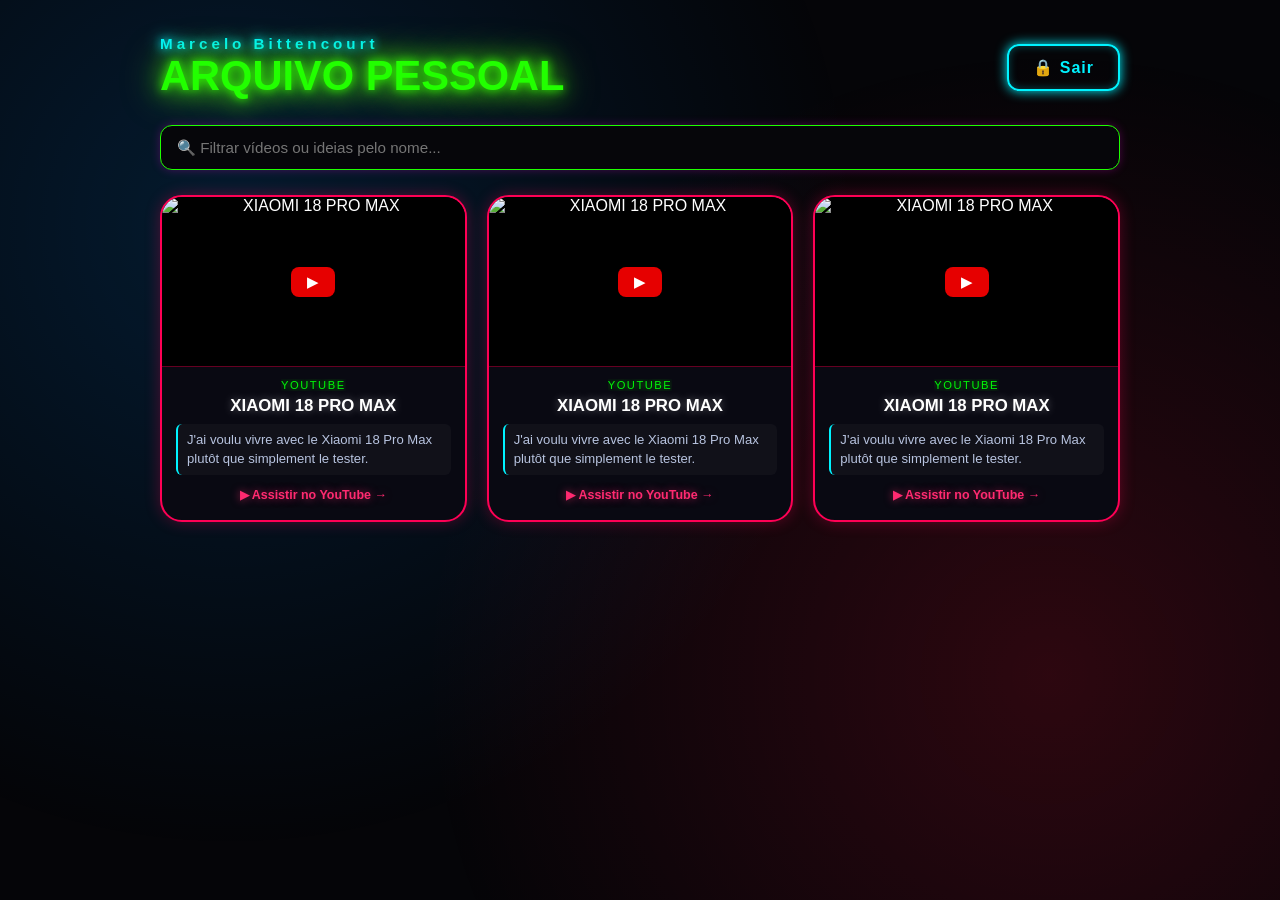
==== commit 6a4a4386: "Update pesquisas.html" ====
--- a/pesquisas.html
+++ b/pesquisas.html
@@ -340,8 +340,8 @@
         <div id="menuView">
             <div class="top-bar">
                 <header class="header" style="text-align: left;">
-                    <h3>ARQUIVO PESSOAL</h3>
-                    <h1 style="margin-bottom: 0;">MINHAS IDEIAS</h1>
+                    <h3>Marcelo Bittencourt</h3>
+                    <h1 style="margin-bottom: 0;">ARQUIVO PESSOAL</h1>
                 </header>
                 <a href="index.html" class="neon-btn">🔒 Sair</a>
             </div>
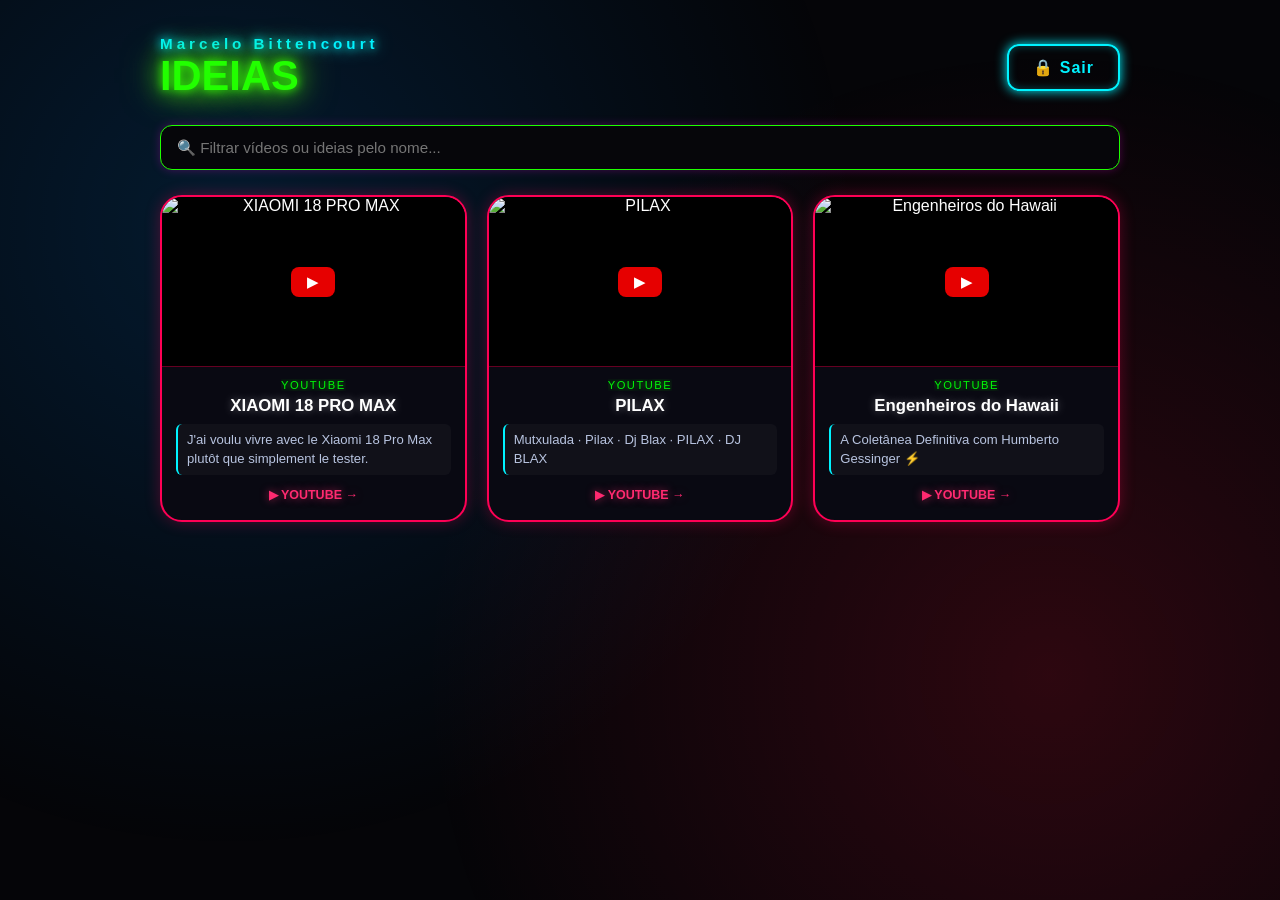
==== commit 8e650a07: "Update pesquisas.html" ====
--- a/pesquisas.html
+++ b/pesquisas.html
@@ -341,7 +341,7 @@
             <div class="top-bar">
                 <header class="header" style="text-align: left;">
                     <h3>Marcelo Bittencourt</h3>
-                    <h1 style="margin-bottom: 0;">ARQUIVO PESSOAL</h1>
+                    <h1 style="margin-bottom: 0;">IDEIAS</h1>
                 </header>
                 <a href="index.html" class="neon-btn">🔒 Sair</a>
             </div>
@@ -388,14 +388,15 @@
                 texto: `J'ai voulu vivre avec le Xiaomi 18 Pro Max plutôt que simplement le tester.`
             },
             {
-                titulo: "XIAOMI 18 PRO MAX",
-                link: "https://www.youtube.com/watch?v=_KvhRIASXHw",
-                texto: `J'ai voulu vivre avec le Xiaomi 18 Pro Max plutôt que simplement le tester.`
+            
+                titulo: "PILAX",
+                link: "https://www.youtube.com/watch?v=VmhJhezUk8k",
+                texto: `Mutxulada · Pilax · Dj Blax · PILAX · DJ BLAX`
             },
             {
-                titulo: "XIAOMI 18 PRO MAX",
-                link: "https://www.youtube.com/watch?v=A29056hds10",
-                texto: `J'ai voulu vivre avec le Xiaomi 18 Pro Max plutôt que simplement le tester.`
+                titulo: "Engenheiros do Hawaii",
+                link: "https://www.youtube.com/watch?v=UJf_o8P5wNg&t=576s",
+                texto: `A Coletânea Definitiva com Humberto Gessinger ⚡`
             }
         ];
         // =========================================================================
@@ -449,7 +450,7 @@
                             <div class="card-category">${item.categoria || 'YOUTUBE'}</div>
                             <h3 class="card-title">${item.titulo || 'Vídeo sem título'}</h3>
                             ${mensagemHtml}
-                            <span class="card-open-label yt-label">▶ Assistir no YouTube →</span>
+                            <span class="card-open-label yt-label">▶ YOUTUBE →</span>
                         </div>
                     `;
                 } else {
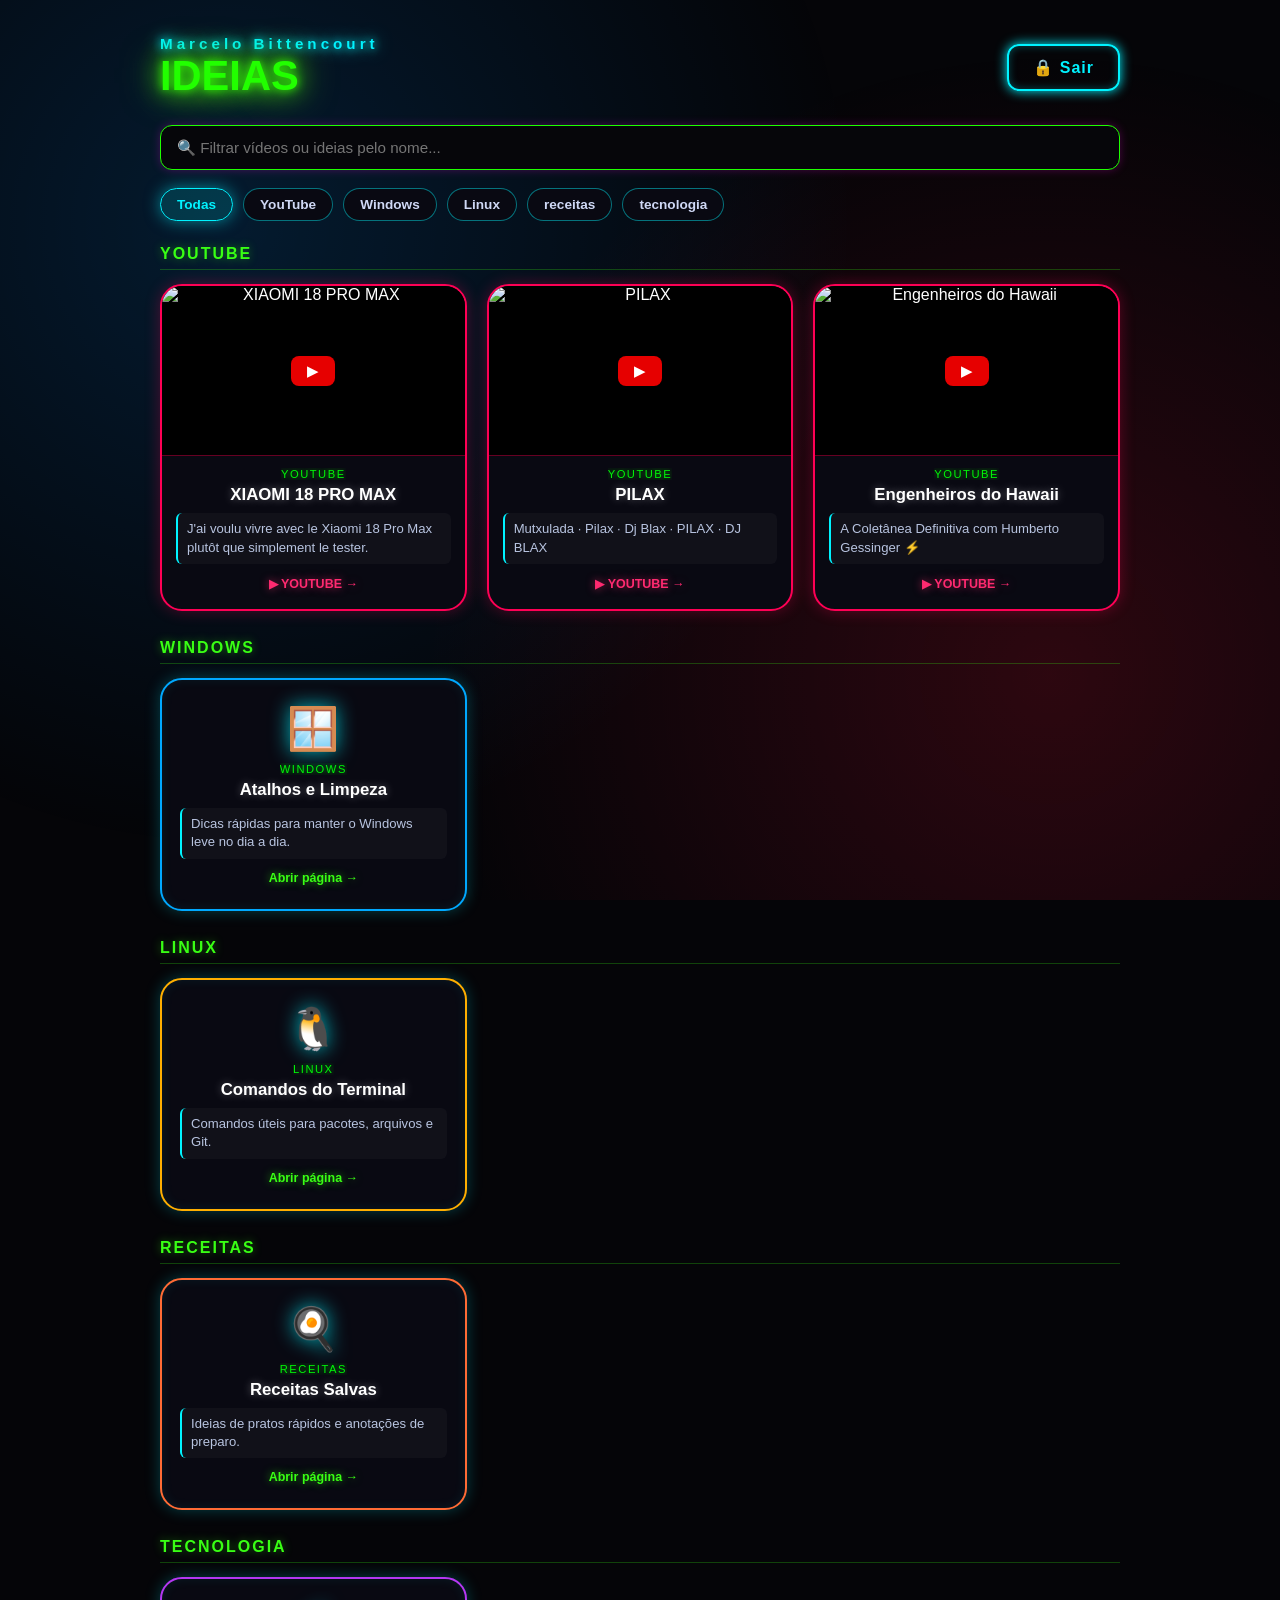
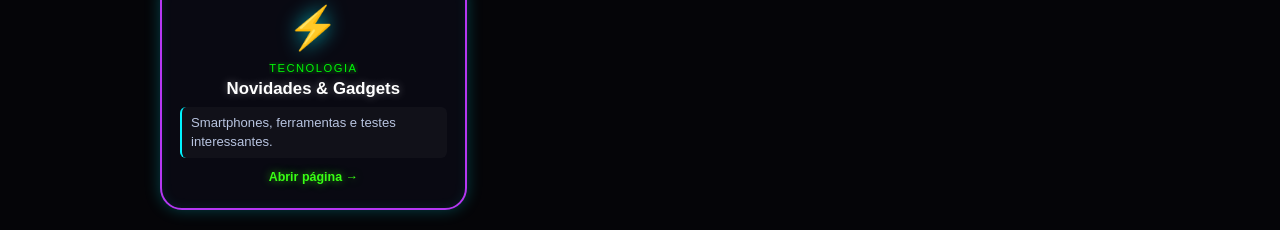
==== commit d228e2db: "Update pesquisas.html" ====
--- a/pesquisas.html
+++ b/pesquisas.html
@@ -26,7 +26,7 @@
         }
 
         .search-bar {
-            margin-bottom: 25px;
+            margin-bottom: 18px;
         }
 
         .neon-input {
@@ -45,6 +45,58 @@
         .neon-input:focus {
             border-color: #00f3ff;
             box-shadow: 0 0 16px rgba(0, 243, 255, 0.55);
+        }
+
+        /* Barra de Classes / Categorias */
+        .class-tabs {
+            display: flex;
+            flex-wrap: wrap;
+            gap: 10px;
+            margin-bottom: 24px;
+        }
+
+        .class-tab-btn {
+            background: #090912;
+            color: #cfd8f5;
+            border: 1.5px solid rgba(0, 243, 255, 0.45);
+            border-radius: 999px;
+            padding: 8px 16px;
+            font-size: 0.85rem;
+            font-weight: bold;
+            cursor: pointer;
+            transition: 0.25s;
+        }
+
+        .class-tab-btn:hover {
+            border-color: #39ff14;
+            color: #fff;
+            box-shadow: 0 0 12px rgba(57, 255, 20, 0.35);
+        }
+
+        .class-tab-btn.active {
+            background: rgba(0, 243, 255, 0.14);
+            border-color: #00f3ff;
+            color: #00f3ff;
+            box-shadow: 0 0 16px rgba(0, 243, 255, 0.5);
+        }
+
+        /* Seções por Classe (quando exibe várias classes) */
+        .class-sections-wrapper {
+            display: flex;
+            flex-direction: column;
+            gap: 28px;
+        }
+
+        .class-section-title {
+            font-size: 1rem;
+            letter-spacing: 2px;
+            text-transform: uppercase;
+            color: #39ff14;
+            text-shadow: 0 0 10px rgba(57, 255, 20, 0.45);
+            margin-bottom: 14px;
+            padding-bottom: 6px;
+            border-bottom: 1px solid rgba(57, 255, 20, 0.25);
+            text-align: left;
         }
 
         /* Grade de Ícones / Cards do Menu */
@@ -74,6 +126,28 @@
             transform: translateY(-5px) scale(1.02);
             border-color: #09ff00;
             box-shadow: 0 0 25px rgba(5, 144, 37, 0.55), inset 0 0 15px rgba(255, 0, 234, 0.15);
+        }
+
+        /* Cores sutis por classe */
+        .icon-card.classe-youtube {
+            border-color: #ff0055;
+            box-shadow: 0 0 15px rgba(255, 0, 85, 0.3);
+        }
+
+        .icon-card.classe-windows {
+            border-color: #00a8ff;
+        }
+
+        .icon-card.classe-linux {
+            border-color: #ffae00;
+        }
+
+        .icon-card.classe-receitas {
+            border-color: #ff6b35;
+        }
+
+        .icon-card.classe-tecnologia {
+            border-color: #b537f2;
         }
 
         /* Estilo especial para cards com miniatura do YouTube */
@@ -270,6 +344,25 @@
                 padding-top: 18px;
             }
 
+            .class-tabs {
+                gap: 6px;
+                margin-bottom: 16px;
+            }
+
+            .class-tab-btn {
+                padding: 6px 10px;
+                font-size: 0.7rem;
+            }
+
+            .class-sections-wrapper {
+                gap: 18px;
+            }
+
+            .class-section-title {
+                font-size: 0.78rem;
+                margin-bottom: 8px;
+            }
+
             .menu-grid {
                 grid-template-columns: repeat(3, minmax(0, 1fr));
                 gap: 8px;
@@ -350,8 +443,11 @@
                 <input type="text" id="filtro" class="neon-input" placeholder="🔍 Filtrar vídeos ou ideias pelo nome...">
             </div>
 
+            <!-- Botões para separar por classe -->
+            <nav class="class-tabs" id="classTabs" aria-label="Classes de pesquisa"></nav>
+
             <!-- Os cards e miniaturas são criados automaticamente a partir da lista lá embaixo -->
-            <section class="menu-grid" id="menuGrid"></section>
+            <section class="class-sections-wrapper" id="menuGrid"></section>
         </div>
 
         <!-- TELA 2: PÁGINA INTERNA DA IDEIA SELECIONADA (Para notas sem vídeo) -->
@@ -379,24 +475,63 @@
     <script>
         // =========================================================================
         // ✍️ ADICIONE SEUS VÍDEOS DO YOUTUBE OU IDEIAS AQUI DENTRO!
-        // O campo "texto" aparece logo abaixo do título antes do botão do YouTube.
+        // Use o campo "classe" com uma das classes:
+        // "YouTube", "Windows", "Linux", "receitas", "tecnologia"
         // =========================================================================
+        const CLASSES_DISPONIVEIS = [
+            "YouTube",
+            "Windows",
+            "Linux",
+            "receitas",
+            "tecnologia"
+        ];
+
         const MINHAS_PESQUISAS = [
             {
+                classe: "YouTube",
                 titulo: "XIAOMI 18 PRO MAX",
                 link: "https://www.youtube.com/watch?v=A29056hds10",
                 texto: `J'ai voulu vivre avec le Xiaomi 18 Pro Max plutôt que simplement le tester.`
             },
             {
-            
+                classe: "YouTube",
                 titulo: "PILAX",
                 link: "https://www.youtube.com/watch?v=VmhJhezUk8k",
                 texto: `Mutxulada · Pilax · Dj Blax · PILAX · DJ BLAX`
             },
             {
+                classe: "YouTube",
                 titulo: "Engenheiros do Hawaii",
                 link: "https://www.youtube.com/watch?v=UJf_o8P5wNg&t=576s",
                 texto: `A Coletânea Definitiva com Humberto Gessinger ⚡`
+            },
+            {
+                classe: "Windows",
+                icone: "🪟",
+                titulo: "Atalhos e Limpeza",
+                link: "",
+                texto: `Dicas rápidas para manter o Windows leve no dia a dia.`
+            },
+            {
+                classe: "Linux",
+                icone: "🐧",
+                titulo: "Comandos do Terminal",
+                link: "",
+                texto: `Comandos úteis para pacotes, arquivos e Git.`
+            },
+            {
+                classe: "receitas",
+                icone: "🍳",
+                titulo: "Receitas Salvas",
+                link: "",
+                texto: `Ideias de pratos rápidos e anotações de preparo.`
+            },
+            {
+                classe: "tecnologia",
+                icone: "⚡",
+                titulo: "Novidades & Gadgets",
+                link: "",
+                texto: `Smartphones, ferramentas e testes interessantes.`
             }
         ];
         // =========================================================================
@@ -404,7 +539,10 @@
         const menuView = document.getElementById('menuView');
         const detailView = document.getElementById('detailView');
         const menuGrid = document.getElementById('menuGrid');
+        const classTabs = document.getElementById('classTabs');
         const filtro = document.getElementById('filtro');
+
+        let classeAtiva = 'Todas';
 
         function extrairIdYouTube(url) {
             if (!url) return null;
@@ -413,59 +551,128 @@
             return match ? match[1] : null;
         }
 
+        function normalizarClasse(valor) {
+            if (!valor) return 'tecnologia';
+            const limpo = valor.trim().toLowerCase();
+            const encontrada = CLASSES_DISPONIVEIS.find(c => c.toLowerCase() === limpo);
+            return encontrada || valor.trim();
+        }
+
+        function slugClasse(valor) {
+            return normalizarClasse(valor).toLowerCase().replace(/[^a-z0-9]+/g, '-');
+        }
+
+        function renderizarAbas() {
+            const opcoes = ['Todas', ...CLASSES_DISPONIVEIS];
+            classTabs.innerHTML = '';
+
+            opcoes.forEach(nomeClasse => {
+                const btn = document.createElement('button');
+                btn.type = 'button';
+                btn.className = `class-tab-btn ${classeAtiva === nomeClasse ? 'active' : ''}`;
+                btn.textContent = nomeClasse;
+                btn.onclick = () => {
+                    classeAtiva = nomeClasse;
+                    renderizarAbas();
+                    renderizarMenu(filtro.value);
+                };
+                classTabs.appendChild(btn);
+            });
+        }
+
+        function criarCardElement(item) {
+            const videoId = extrairIdYouTube(item.link);
+            const classeNome = normalizarClasse(item.classe || item.categoria);
+            const classeSlug = slugClasse(classeNome);
+            const card = document.createElement('div');
+            const mensagemHtml = item.texto && item.texto.trim()
+                ? `<p class="card-note">${item.texto.trim()}</p>`
+                : '';
+
+            if (videoId) {
+                const thumbUrl = `https://img.youtube.com/vi/${videoId}/hqdefault.jpg`;
+                card.className = `icon-card youtube-card classe-${classeSlug}`;
+                card.onclick = () => window.open(item.link, '_blank', 'noopener,noreferrer');
+                card.innerHTML = `
+                    <div class="yt-thumb-wrapper">
+                        <img src="${thumbUrl}" alt="${item.titulo || 'Vídeo do YouTube'}" class="yt-thumb-img" loading="lazy">
+                        <div class="yt-play-badge">▶</div>
+                    </div>
+                    <div class="yt-card-body">
+                        <div class="card-category">${classeNome}</div>
+                        <h3 class="card-title">${item.titulo || 'Vídeo sem título'}</h3>
+                        ${mensagemHtml}
+                        <span class="card-open-label yt-label">▶ YOUTUBE →</span>
+                    </div>
+                `;
+            } else {
+                card.className = `icon-card classe-${classeSlug}`;
+                card.onclick = () => abrirIdeia(item.indexOriginal);
+                card.innerHTML = `
+                    <div class="card-icon">${item.icone || '💡'}</div>
+                    <div class="card-category">${classeNome}</div>
+                    <h3 class="card-title">${item.titulo || 'Sem título'}</h3>
+                    ${mensagemHtml}
+                    <span class="card-open-label">Abrir página →</span>
+                `;
+            }
+
+            return card;
+        }
+
         function renderizarMenu(termo = '') {
             menuGrid.innerHTML = '';
-            const termoLower = termo.toLowerCase();
+            const termoLower = termo.trim().toLowerCase();
 
             const filtradas = MINHAS_PESQUISAS
-                .map((item, index) => ({ ...item, indexOriginal: index }))
-                .filter(p =>
-                    (p.titulo && p.titulo.toLowerCase().includes(termoLower)) ||
-                    (p.categoria && p.categoria.toLowerCase().includes(termoLower)) ||
-                    (p.texto && p.texto.toLowerCase().includes(termoLower))
-                );
+                .map((item, index) => ({
+                    ...item,
+                    indexOriginal: index,
+                    classeNormalizada: normalizarClasse(item.classe || item.categoria)
+                }))
+                .filter(p => {
+                    const bateTexto =
+                        !termoLower ||
+                        (p.titulo && p.titulo.toLowerCase().includes(termoLower)) ||
+                        (p.classeNormalizada && p.classeNormalizada.toLowerCase().includes(termoLower)) ||
+                        (p.texto && p.texto.toLowerCase().includes(termoLower));
+
+                    const bateClasse =
+                        termoLower || classeAtiva === 'Todas' || p.classeNormalizada === classeAtiva;
+
+                    return bateTexto && bateClasse;
+                });
 
             if (filtradas.length === 0) {
-                menuGrid.innerHTML = '<p style="color: #8892b0; grid-column: 1 / -1;">Nenhum vídeo ou ideia encontrada.</p>';
+                menuGrid.innerHTML = '<p style="color: #8892b0;">Nenhum vídeo ou ideia encontrada nessa classe.</p>';
                 return;
             }
 
-            filtradas.forEach(item => {
-                const videoId = extrairIdYouTube(item.link);
-                const card = document.createElement('div');
-                const mensagemHtml = item.texto && item.texto.trim()
-                    ? `<p class="card-note">${item.texto.trim()}</p>`
-                    : '';
-
-                if (videoId) {
-                    const thumbUrl = `https://img.youtube.com/vi/${videoId}/hqdefault.jpg`;
-                    card.className = 'icon-card youtube-card';
-                    card.onclick = () => window.open(item.link, '_blank', 'noopener,noreferrer');
-                    card.innerHTML = `
-                        <div class="yt-thumb-wrapper">
-                            <img src="${thumbUrl}" alt="${item.titulo || 'Vídeo do YouTube'}" class="yt-thumb-img" loading="lazy">
-                            <div class="yt-play-badge">▶</div>
-                        </div>
-                        <div class="yt-card-body">
-                            <div class="card-category">${item.categoria || 'YOUTUBE'}</div>
-                            <h3 class="card-title">${item.titulo || 'Vídeo sem título'}</h3>
-                            ${mensagemHtml}
-                            <span class="card-open-label yt-label">▶ YOUTUBE →</span>
-                        </div>
-                    `;
-                } else {
-                    card.className = 'icon-card';
-                    card.onclick = () => abrirIdeia(item.indexOriginal);
-                    card.innerHTML = `
-                        <div class="card-icon">${item.icone || '💡'}</div>
-                        <div class="card-category">${item.categoria || 'NOTA'}</div>
-                        <h3 class="card-title">${item.titulo || 'Sem título'}</h3>
-                        ${mensagemHtml}
-                        <span class="card-open-label">Abrir página →</span>
-                    `;
+            const classesParaExibir = termoLower
+                ? [...new Set(filtradas.map(f => f.classeNormalizada))]
+                : (classeAtiva === 'Todas' ? CLASSES_DISPONIVEIS : [classeAtiva]);
+
+            classesParaExibir.forEach(nomeClasse => {
+                const itensDaClasse = filtradas.filter(f => f.classeNormalizada === nomeClasse);
+                if (itensDaClasse.length === 0) return;
+
+                const secao = document.createElement('div');
+
+                if (classeAtiva === 'Todas' || termoLower) {
+                    const tituloSecao = document.createElement('h2');
+                    tituloSecao.className = 'class-section-title';
+                    tituloSecao.textContent = nomeClasse;
+                    secao.appendChild(tituloSecao);
                 }
 
-                menuGrid.appendChild(card);
+                const gridDaClasse = document.createElement('div');
+                gridDaClasse.className = 'menu-grid';
+                itensDaClasse.forEach(item => {
+                    gridDaClasse.appendChild(criarCardElement(item));
+                });
+
+                secao.appendChild(gridDaClasse);
+                menuGrid.appendChild(secao);
             });
         }
 
@@ -474,7 +681,7 @@
             if (!item) return;
 
             document.getElementById('detailIcon').textContent = item.icone || '💡';
-            document.getElementById('detailCategory').textContent = item.categoria || 'NOTA';
+            document.getElementById('detailCategory').textContent = normalizarClasse(item.classe || item.categoria);
             document.getElementById('detailTitle').textContent = item.titulo || 'Sem título';
             document.getElementById('detailDate').textContent = item.data ? `Data: ${item.data}` : '';
             document.getElementById('detailContent').textContent = item.texto || '';
@@ -501,6 +708,7 @@
             renderizarMenu(e.target.value);
         });
 
+        renderizarAbas();
         renderizarMenu();
     </script>
 
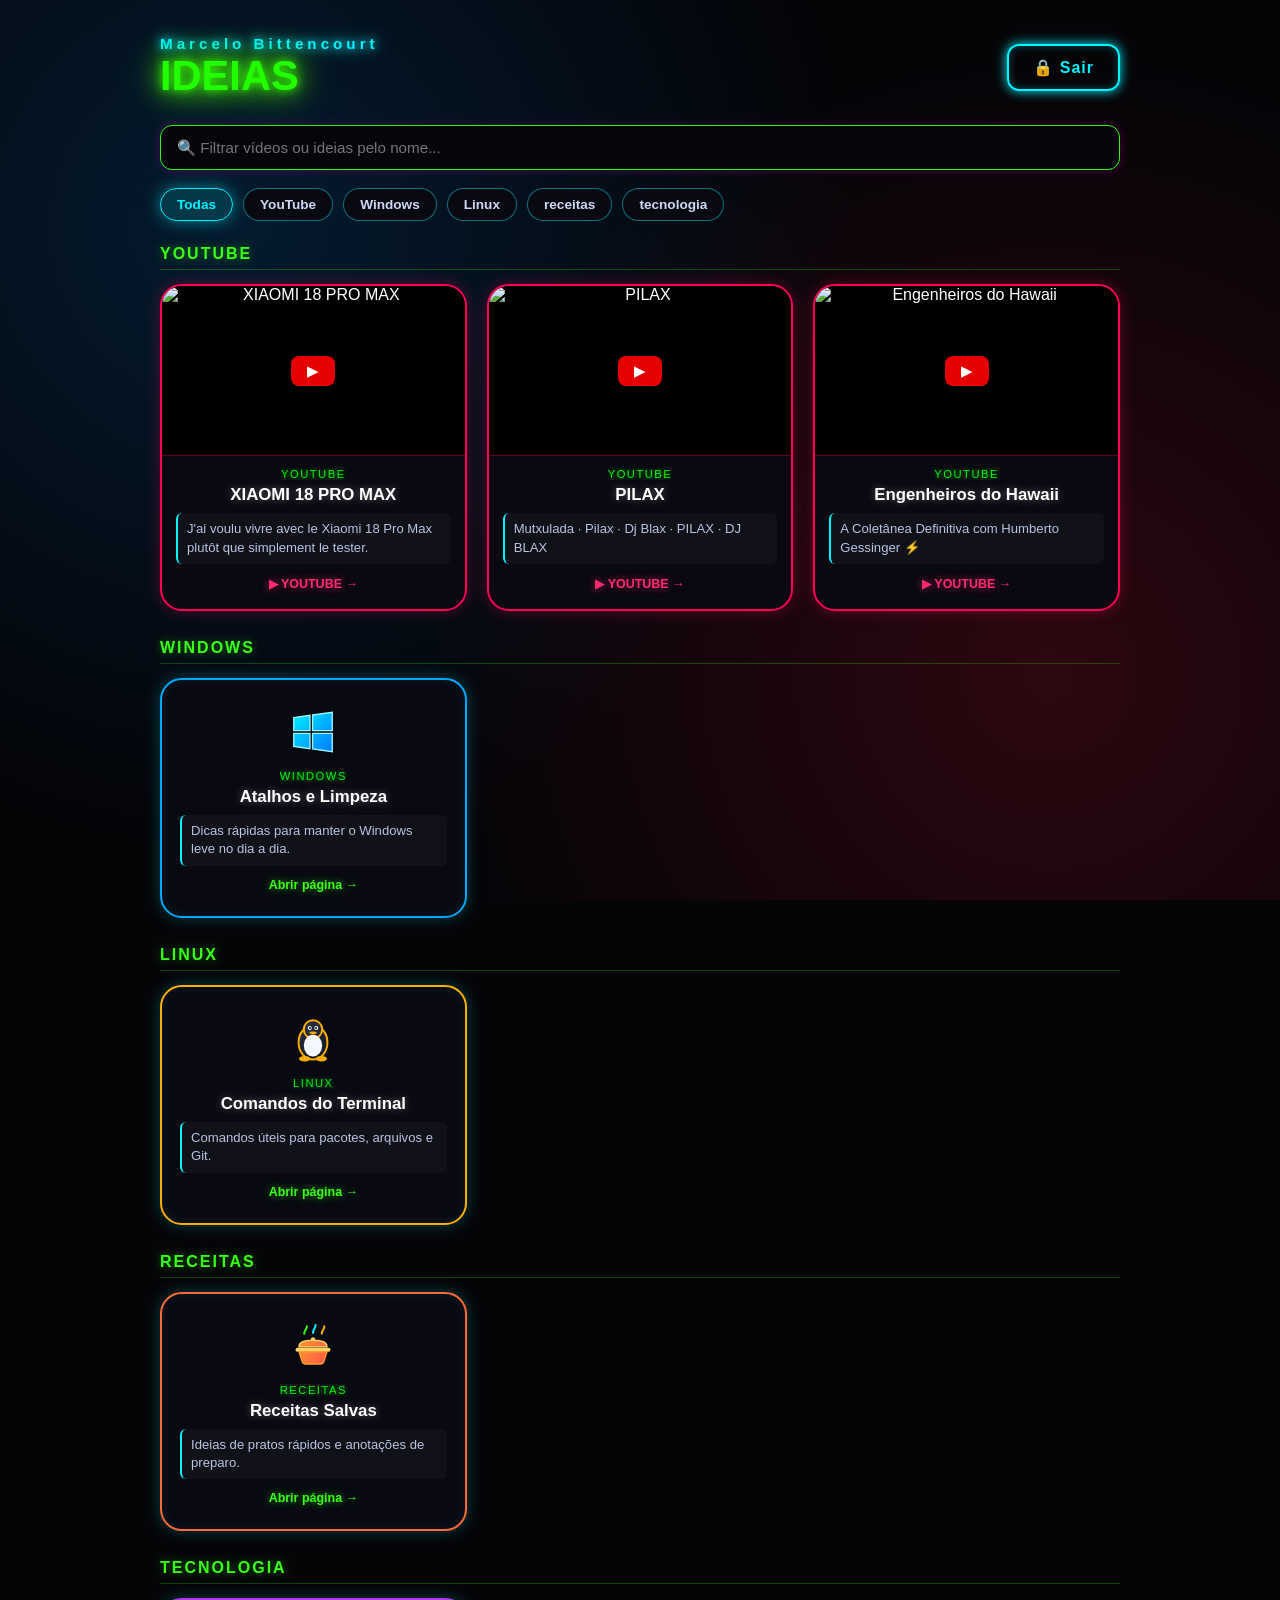
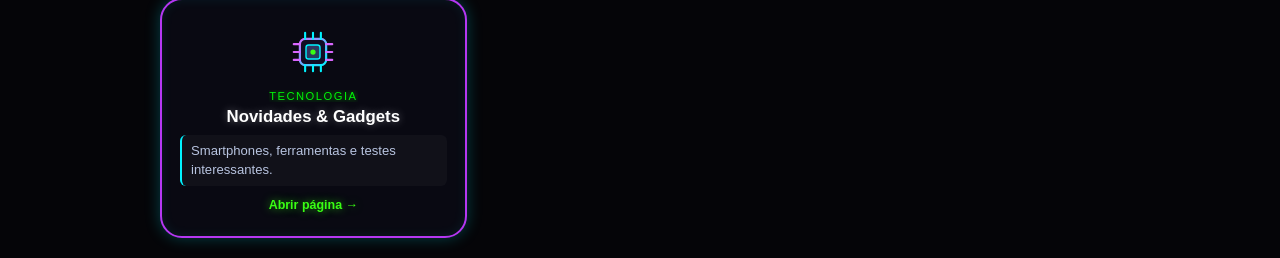
==== commit 7a5e3535: "a" ====
--- a/pesquisas.html
+++ b/pesquisas.html
@@ -14,6 +14,20 @@
         .research-container {
             width: 100%;
             max-width: 960px;
+            animation: emergeFromBack 0.55s cubic-bezier(0.16, 1, 0.3, 1) forwards;
+        }
+
+        @keyframes emergeFromBack {
+            0% {
+                opacity: 0;
+                transform: perspective(1100px) translateZ(-450px) scale(0.75);
+                filter: blur(4px);
+            }
+            100% {
+                opacity: 1;
+                transform: perspective(1100px) translateZ(0px) scale(1);
+                filter: blur(0px);
+            }
         }
 
         .top-bar {
@@ -80,7 +94,7 @@
             box-shadow: 0 0 16px rgba(0, 243, 255, 0.5);
         }
 
-        /* Seções por Classe (quando exibe várias classes) */
+        /* Seções por Classe */
         .class-sections-wrapper {
             display: flex;
             flex-direction: column;
@@ -212,9 +226,19 @@
         }
 
         .card-icon {
-            font-size: 2.6rem;
+            width: 56px;
+            height: 56px;
+            display: flex;
+            align-items: center;
+            justify-content: center;
             margin-bottom: 10px;
-            filter: drop-shadow(0 0 10px rgba(0, 243, 255, 0.7));
+            font-size: 2.5rem;
+        }
+
+        .card-icon svg {
+            width: 100%;
+            height: 100%;
+            display: block;
         }
 
         .card-category {
@@ -296,8 +320,19 @@
         }
 
         .detail-icon {
-            font-size: 3rem;
-            filter: drop-shadow(0 0 12px rgba(57, 255, 20, 0.7));
+            width: 60px;
+            height: 60px;
+            flex-shrink: 0;
+            display: flex;
+            align-items: center;
+            justify-content: center;
+            font-size: 2.8rem;
+        }
+
+        .detail-icon svg {
+            width: 100%;
+            height: 100%;
+            display: block;
         }
 
         .detail-category {
@@ -394,8 +429,10 @@
             }
 
             .card-icon {
+                width: 34px;
+                height: 34px;
+                margin-bottom: 6px;
                 font-size: 1.4rem;
-                margin-bottom: 6px;
             }
 
             .card-category {
@@ -458,7 +495,7 @@
             </div>
 
             <div class="detail-header-info">
-                <div class="detail-icon" id="detailIcon">💡</div>
+                <div class="detail-icon" id="detailIcon"></div>
                 <div>
                     <div class="detail-category" id="detailCategory">CATEGORIA</div>
                     <h2 class="detail-title" id="detailTitle">Título</h2>
@@ -485,6 +522,75 @@
             "receitas",
             "tecnologia"
         ];
+
+        const ICONES_POR_CLASSE = {
+            Windows: `
+                <svg viewBox="0 0 64 64" fill="none" xmlns="http://www.w3.org/2000/svg" aria-hidden="true">
+                    <defs>
+                        <linearGradient id="winGrad" x1="8" y1="8" x2="56" y2="56" gradientUnits="userSpaceOnUse">
+                            <stop offset="0%" stop-color="#00f3ff"/>
+                            <stop offset="100%" stop-color="#0077ff"/>
+                        </linearGradient>
+                    </defs>
+                    <path d="M10 15.5L28.5 13V30.5H10V15.5Z" fill="url(#winGrad)" stroke="#9cf8ff" stroke-width="1.5"/>
+                    <path d="M31.5 12.6L54 9.5V30.5H31.5V12.6Z" fill="url(#winGrad)" stroke="#9cf8ff" stroke-width="1.5"/>
+                    <path d="M10 33.5H28.5V51L10 48.5V33.5Z" fill="url(#winGrad)" stroke="#9cf8ff" stroke-width="1.5"/>
+                    <path d="M31.5 33.5H54V54.5L31.5 51.4V33.5Z" fill="url(#winGrad)" stroke="#9cf8ff" stroke-width="1.5"/>
+                </svg>
+            `,
+            Linux: `
+                <svg viewBox="0 0 64 64" fill="none" xmlns="http://www.w3.org/2000/svg" aria-hidden="true">
+                    <defs>
+                        <linearGradient id="linuxBody" x1="16" y1="10" x2="48" y2="56" gradientUnits="userSpaceOnUse">
+                            <stop offset="0%" stop-color="#2c3347"/>
+                            <stop offset="100%" stop-color="#111522"/>
+                        </linearGradient>
+                    </defs>
+                    <ellipse cx="32" cy="36" rx="16.5" ry="19.5" fill="url(#linuxBody)" stroke="#ffae00" stroke-width="2.2"/>
+                    <circle cx="32" cy="21" r="10.5" fill="url(#linuxBody)" stroke="#ffae00" stroke-width="2.2"/>
+                    <ellipse cx="32" cy="39.5" rx="10.5" ry="12.5" fill="#f5f7ff"/>
+                    <circle cx="28.2" cy="19.5" r="2.3" fill="#ffffff"/>
+                    <circle cx="35.8" cy="19.5" r="2.3" fill="#ffffff"/>
+                    <circle cx="28.5" cy="19.5" r="1.1" fill="#090912"/>
+                    <circle cx="35.5" cy="19.5" r="1.1" fill="#090912"/>
+                    <path d="M27.5 24.5C29.5 27.5 34.5 27.5 36.5 24.5C34.5 23.2 29.5 23.2 27.5 24.5Z" fill="#ffae00"/>
+                    <ellipse cx="22.5" cy="54.5" rx="6.5" ry="3.2" fill="#ffae00"/>
+                    <ellipse cx="41.5" cy="54.5" rx="6.5" ry="3.2" fill="#ffae00"/>
+                </svg>
+            `,
+            receitas: `
+                <svg viewBox="0 0 64 64" fill="none" xmlns="http://www.w3.org/2000/svg" aria-hidden="true">
+                    <defs>
+                        <linearGradient id="panGrad" x1="10" y1="28" x2="54" y2="52" gradientUnits="userSpaceOnUse">
+                            <stop offset="0%" stop-color="#ff9e2c"/>
+                            <stop offset="100%" stop-color="#ff4d4d"/>
+                        </linearGradient>
+                    </defs>
+                    <path d="M22 18C22 14.5 25 13 25 9.5" stroke="#39ff14" stroke-width="2.3" stroke-linecap="round"/>
+                    <path d="M32 17C32 13 35 11.5 35 8" stroke="#00f3ff" stroke-width="2.3" stroke-linecap="round"/>
+                    <path d="M42 18C42 14.5 45 13 45 9.5" stroke="#ffae00" stroke-width="2.3" stroke-linecap="round"/>
+                    <circle cx="32" cy="24.5" r="2.5" fill="#ffd166"/>
+                    <path d="M16 33C16 26.8 23.2 25.5 32 25.5C40.8 25.5 48 26.8 48 33H16Z" fill="url(#panGrad)" stroke="#ffd166" stroke-width="1.6"/>
+                    <rect x="12" y="34" width="40" height="4.5" rx="2.2" fill="#ffd166"/>
+                    <path d="M16 38.5H48L44.5 49.5C44 51.2 42.4 52.5 40.6 52.5H23.4C21.6 52.5 20 51.2 19.5 49.5L16 38.5Z" fill="url(#panGrad)" stroke="#ff9e2c" stroke-width="1.6"/>
+                </svg>
+            `,
+            tecnologia: `
+                <svg viewBox="0 0 64 64" fill="none" xmlns="http://www.w3.org/2000/svg" aria-hidden="true">
+                    <defs>
+                        <linearGradient id="chipGrad" x1="16" y1="16" x2="48" y2="48" gradientUnits="userSpaceOnUse">
+                            <stop offset="0%" stop-color="#d966ff"/>
+                            <stop offset="100%" stop-color="#00f3ff"/>
+                        </linearGradient>
+                    </defs>
+                    <rect x="17" y="17" width="30" height="30" rx="6" fill="#120c24" stroke="url(#chipGrad)" stroke-width="2.5"/>
+                    <rect x="24" y="24" width="16" height="16" rx="3" fill="url(#chipGrad)" fill-opacity="0.28" stroke="#00f3ff" stroke-width="1.6"/>
+                    <circle cx="32" cy="32" r="3" fill="#39ff14"/>
+                    <path d="M23 10V17M32 10V17M41 10V17M23 47V54M32 47V54M41 47V54" stroke="#00f3ff" stroke-width="2.4" stroke-linecap="round"/>
+                    <path d="M10 23H17M10 32H17M10 41H17M47 23H54M47 32H54M47 41H54" stroke="#d966ff" stroke-width="2.4" stroke-linecap="round"/>
+                </svg>
+            `
+        };
 
         const MINHAS_PESQUISAS = [
             {
@@ -507,28 +613,24 @@
             },
             {
                 classe: "Windows",
-                icone: "🪟",
                 titulo: "Atalhos e Limpeza",
                 link: "",
                 texto: `Dicas rápidas para manter o Windows leve no dia a dia.`
             },
             {
                 classe: "Linux",
-                icone: "🐧",
                 titulo: "Comandos do Terminal",
                 link: "",
                 texto: `Comandos úteis para pacotes, arquivos e Git.`
             },
             {
                 classe: "receitas",
-                icone: "🍳",
                 titulo: "Receitas Salvas",
                 link: "",
                 texto: `Ideias de pratos rápidos e anotações de preparo.`
             },
             {
                 classe: "tecnologia",
-                icone: "⚡",
                 titulo: "Novidades & Gadgets",
                 link: "",
                 texto: `Smartphones, ferramentas e testes interessantes.`
@@ -560,6 +662,16 @@
 
         function slugClasse(valor) {
             return normalizarClasse(valor).toLowerCase().replace(/[^a-z0-9]+/g, '-');
+        }
+
+        function obterIconeHtml(item, classeNome) {
+            if (item.icone && item.icone.trim()) {
+                return item.icone.trim();
+            }
+            if (ICONES_POR_CLASSE[classeNome]) {
+                return ICONES_POR_CLASSE[classeNome];
+            }
+            return '💡';
         }
 
         function renderizarAbas() {
@@ -606,10 +718,11 @@
                     </div>
                 `;
             } else {
+                const iconeHtml = obterIconeHtml(item, classeNome);
                 card.className = `icon-card classe-${classeSlug}`;
                 card.onclick = () => abrirIdeia(item.indexOriginal);
                 card.innerHTML = `
-                    <div class="card-icon">${item.icone || '💡'}</div>
+                    <div class="card-icon">${iconeHtml}</div>
                     <div class="card-category">${classeNome}</div>
                     <h3 class="card-title">${item.titulo || 'Sem título'}</h3>
                     ${mensagemHtml}
@@ -680,8 +793,9 @@
             const item = MINHAS_PESQUISAS[index];
             if (!item) return;
 
-            document.getElementById('detailIcon').textContent = item.icone || '💡';
-            document.getElementById('detailCategory').textContent = normalizarClasse(item.classe || item.categoria);
+            const classeNome = normalizarClasse(item.classe || item.categoria);
+            document.getElementById('detailIcon').innerHTML = obterIconeHtml(item, classeNome);
+            document.getElementById('detailCategory').textContent = classeNome;
             document.getElementById('detailTitle').textContent = item.titulo || 'Sem título';
             document.getElementById('detailDate').textContent = item.data ? `Data: ${item.data}` : '';
             document.getElementById('detailContent').textContent = item.texto || '';
--- a/style.css
+++ b/style.css
@@ -246,5 +246,4 @@
     25% { transform: translateX(-8px); }
     50% { transform: translateX(8px); }
     75% { transform: translateX(-6px); }
-}
-```[cite: 3]+}
